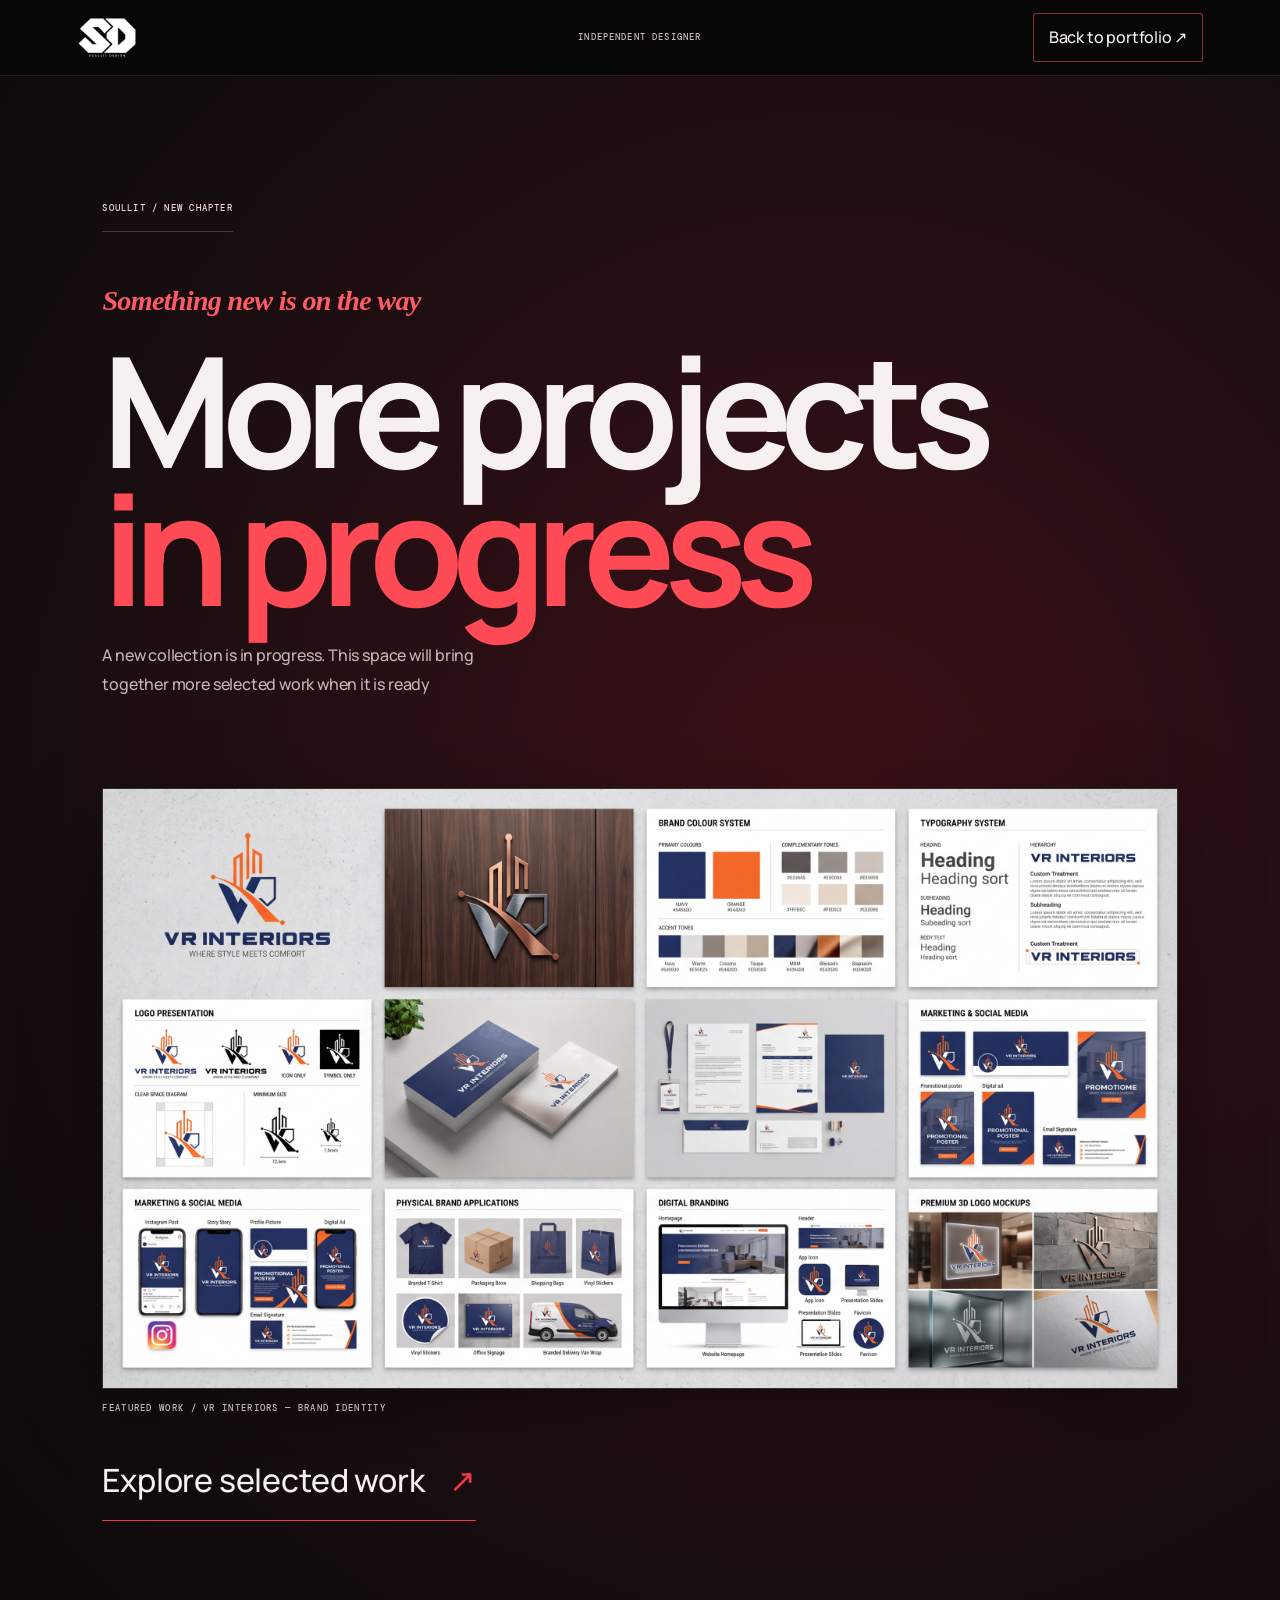
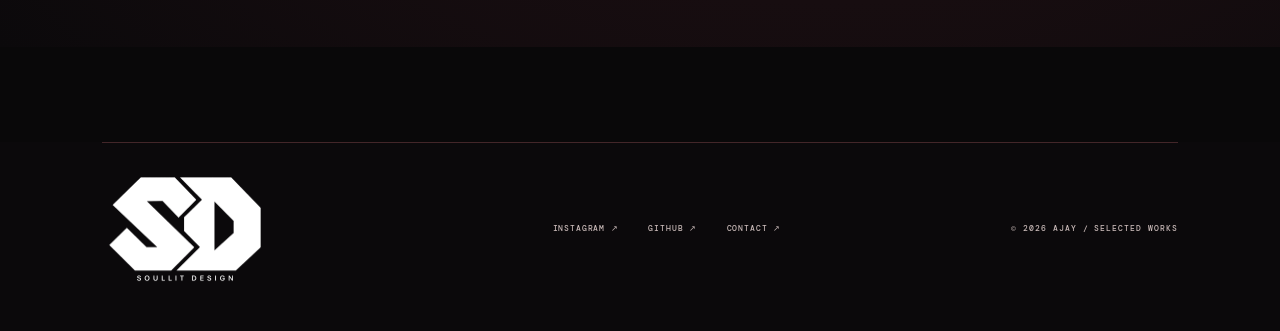
==== brand-identity.html @ 5379b8fe "Create dedicated Brand Identity page" ====
<!DOCTYPE html>
<html lang="en">
<head>
<meta charset="UTF-8">
<meta name="viewport" content="width=device-width, initial-scale=1.0">
<meta name="theme-color" content="#0b0a0b">
<meta name="description" content="Brand identity projects by Ajay at Soullit Design.">
<title>Brand Identity — Ajay | Soullit</title>
<link rel="preconnect" href="https://fonts.googleapis.com">
<link rel="preconnect" href="https://fonts.gstatic.com" crossorigin>
<link href="https://fonts.googleapis.com/css2?family=DM+Mono:wght@400;500&family=Manrope:wght@400;500;600;700;800&family=Space+Grotesk:wght@400;500;600;700&display=swap" rel="stylesheet">
<link rel="stylesheet" href="css/style.css?v=fixed-header-all-devices-20261105">
<link rel="icon" type="image/png" href="Images/Brand/Logo-SD.png?v=sd-tab-icon-20261106-2">
<link rel="shortcut icon" type="image/png" href="Images/Brand/Logo-SD.png?v=sd-tab-icon-20261106-2">
<link rel="apple-touch-icon" href="Images/Brand/Logo-SD.png?v=sd-tab-icon-20261106-2">
</head>
<body class="soullit-red">
<header class="sp-header">
 <a class="sp-logo" href="index.html" aria-label="Soullit Design home"><img src="Images/Brand/Logo-SD.png" alt="Soullit Design logo"></a>
 <span class="sp-location">INDEPENDENT DESIGNER</span>
 <a class="sp-nav-cta" href="index.html">Back to portfolio ↗</a>
</header>
<main class="sp-coming-soon">
 <span class="sp-section-kicker">SOULLIT / NEW CHAPTER</span>
 <p class="sp-script">Something new is on the way</p>
 <h1>More projects<br><em>in progress</em></h1>
 <p>A new collection is in progress. This space will bring together more selected work when it is ready</p>
 <figure class="sp-coming-feature">
  <img src="Images/Graphic%20design/More%20Soon/VR%20Interiors%20Premium%20Brand%20Identity%20Presentation.png" alt="VR Interiors brand identity design presentation" loading="eager" decoding="async">
  <figcaption>FEATURED WORK / VR INTERIORS — BRAND IDENTITY</figcaption>
 </figure>
 <a class="sp-email" href="index.html#work">Explore selected work <span>↗</span></a>
 <style>
  .sp-coming-feature{width:min(100%,1120px);margin:clamp(34px,5vw,64px) 0 38px}
  .sp-coming-feature img{display:block;width:100%;height:auto;max-height:76vh;object-fit:contain;object-position:center;border:1px solid rgba(255,255,255,.12);background:#151113;box-shadow:0 24px 80px rgba(0,0,0,.32)}
  .sp-coming-feature figcaption{padding-top:12px;font:500 .58rem/1.6 "DM Mono",monospace;letter-spacing:.14em;color:#c5b6b3}
  @media(max-width:600px){.sp-coming-feature{margin:30px 0}.sp-coming-feature img{max-height:none}}
 </style>
</main>
<div class="sp-coming-footer"><footer class="sp-footer"><a class="sp-logo sp-footer-logo" href="index.html" aria-label="Soullit Design home"><img src="Images/Brand/Logo-SD.png" alt="Soullit Design logo"></a><div><a href="https://www.instagram.com/_.ajay.gowda._/" target="_blank" rel="noreferrer">INSTAGRAM ↗</a><a href="https://github.com/soullitdesign" target="_blank" rel="noreferrer">GITHUB ↗</a><a href="index.html#contact">CONTACT ↗</a></div><span>© 2026 AJAY / SELECTED WORKS</span></footer></div>
<script src="js/ambient-particles.js?v=ambient-particles-20261105"></script>
</body></html>
---- css/style.css ----
/* SOULLIT — purple creative portfolio system */
:root{--sp-bg:#0a090b;--sp-panel:#151012;--sp-panel2:#201416;--sp-purple:#d51f2b;--sp-violet:#ff4652;--sp-pink:#ef3946;--sp-white:#f6f2ef;--sp-muted:#b9aaa8;--sp-line:rgba(242,213,255,.22);--sp-font:"Space Grotesk","Manrope",sans-serif;--sp-mono:"DM Mono",monospace}
*{box-sizing:border-box;margin:0;padding:0}
html{scroll-behavior:smooth;background:var(--sp-bg);scroll-padding-top:82px}
body.soullit-red{background:var(--sp-bg);color:var(--sp-white);font-family:var(--sp-font);overflow-x:hidden}
.soullit-red a{color:inherit;text-decoration:none}
.soullit-red img{display:block;width:100%}
.soullit-red ::selection{background:var(--sp-pink);color:#0b0a0b}
.sp-header{height:78px;padding:0 6.5vw;display:flex;align-items:center;justify-content:space-between;gap:24px;background:rgba(18,5,27,.96);backdrop-filter:blur(14px);-webkit-backdrop-filter:blur(14px);border-bottom:1px solid var(--sp-line);position:sticky;top:0;z-index:1000}
.sp-logo{font-size:1rem;font-weight:800;letter-spacing:.17em;white-space:nowrap}.sp-logo span{color:var(--sp-pink);font-size:.65em;vertical-align:top;margin-left:3px}
.sp-location,.sp-section-kicker,.sp-hero-top,.sp-hero-bottom,.sp-side-vertical,.sp-tools>span,.sp-project>span,.sp-gallery-title>span,.sp-profile article small,.sp-footer{font-family:var(--sp-mono);letter-spacing:.1em}
.sp-location{font-size:.57rem;color:#bda8ca}
.sp-nav{display:flex;align-items:center;gap:clamp(18px,2.6vw,38px);font-size:.78rem}
.sp-nav a{transition:color .2s}.sp-nav a:hover{color:var(--sp-pink)}
.sp-nav-cta{border:1px solid rgba(237,57,232,.65);padding:10px 15px;border-radius:24px}
.sp-menu{display:none;background:none;border:0;padding:8px}.sp-menu i{display:block;width:24px;height:2px;background:white;margin:5px}
.sp-hero{min-height:710px;height:min(850px,calc(100svh - 78px));position:relative;overflow:hidden;display:flex;flex-direction:column;justify-content:space-between;padding:30px 6.5vw 27px;isolation:isolate;background:radial-gradient(ellipse at 50% 38%,#541019 0%,#2a0d12 37%,#0b090b 76%)}
.sp-hero-grid{position:absolute;inset:0;z-index:-1;opacity:.22;background-image:linear-gradient(rgba(235,190,255,.12) 1px,transparent 1px),linear-gradient(90deg,rgba(235,190,255,.12) 1px,transparent 1px);background-size:58px 58px;mask-image:radial-gradient(ellipse at center,#000 5%,transparent 78%)}
.sp-orb{position:absolute;border-radius:50%;filter:blur(2px);pointer-events:none;z-index:-1}.sp-orb-one{width:370px;height:370px;right:5%;top:5%;background:radial-gradient(circle,rgba(239,57,70,.34),transparent 70%)}.sp-orb-two{width:290px;height:290px;left:4%;bottom:0;background:radial-gradient(circle,rgba(213,31,43,.22),transparent 70%)}
.sp-hero-top,.sp-hero-bottom{display:flex;justify-content:space-between;gap:20px;color:#e0ccca;font-size:.58rem}
.sp-hero-title{width:100%;text-align:center;margin:auto;position:relative;z-index:2}
.sp-portfolio-word{position:relative;font-size:clamp(4.5rem,14.5vw,13rem);font-weight:700;letter-spacing:-.085em;line-height:.95;white-space:nowrap;text-shadow:0 8px 50px rgba(0,0,0,.3)}
.sp-star{display:inline-block;color:#fff4ff;font-size:.28em;vertical-align:top;margin:.09em 0 0 -.03em;text-shadow:0 0 26px #fff,0 0 55px var(--sp-pink)}
.sp-role-frame{width:min(660px,78%);margin:14px auto 0;border:1px solid rgba(255,255,255,.56);min-height:65px;display:flex;align-items:center;justify-content:center;position:relative;box-shadow:0 0 28px rgba(239,57,70,.14)}
.sp-role-frame:before,.sp-role-frame:after{content:"";position:absolute;width:7px;height:7px;background:#fff;top:50%;transform:translateY(-50%)}.sp-role-frame:before{left:-4px}.sp-role-frame:after{right:-4px}
.sp-role-frame span{font-size:clamp(1.25rem,3.2vw,2.55rem);font-weight:700;letter-spacing:.015em}
.sp-role-frame b{position:absolute;right:15px;color:var(--sp-pink);font-size:1.3rem}
.sp-hero-title>p{margin-top:17px;color:#e9c7f3;font-size:clamp(.85rem,1.4vw,1.05rem);letter-spacing:.1em}
.sp-hero-bottom{align-items:center}.sp-hero-bottom a{color:#fff}.sp-hero-bottom b{color:var(--sp-pink);margin-left:13px;font-size:1rem}
.sp-side-vertical{position:absolute;right:2.4vw;top:40%;writing-mode:vertical-rl;color:rgba(245,221,255,.55);font-size:.5rem}
.sp-section{padding:105px 8vw}
.sp-section-kicker{display:flex;justify-content:space-between;gap:20px;border-bottom:1px solid var(--sp-line);padding-bottom:15px;color:#ffc0c4;font-size:.58rem}
.sp-intro{background:radial-gradient(ellipse at 64% 50%,#431017 0%,#210d12 49%,#15051f 100%);position:relative;overflow:hidden}
.sp-intro-grid{display:grid;grid-template-columns:1.1fr .9fr;align-items:center;gap:10%;padding:75px 2vw 20px}
.sp-script{font-family:"Brush Script MT","Segoe Script",cursive;color:var(--sp-pink);font-size:clamp(1.7rem,3vw,2.8rem);font-style:italic;line-height:1}
.sp-intro-copy h2,.sp-profile h2{font-size:clamp(3.5rem,7.5vw,7.6rem);line-height:.94;letter-spacing:-.075em;margin:13px 0 25px;font-weight:700}
.sp-intro-copy h2 em,.sp-work-heading h2 em,.sp-profile h2 span,.sp-contact h2 em{font-style:normal;color:#ff4b55}
.sp-intro-lead{font-size:clamp(1.1rem,2vw,1.55rem);max-width:560px;line-height:1.45;margin-bottom:18px}
.sp-body-copy{color:#d4c0df;max-width:590px;line-height:1.9;font-size:.9rem}
.sp-signature{margin-top:32px;font-size:1.1rem;letter-spacing:.2em;font-weight:700}.sp-signature span{font: .55rem var(--sp-mono);letter-spacing:.1em;color:#c6a6d7;margin-left:12px}
.sp-portrait-wrap{width:min(100%,390px);justify-self:center;position:relative;padding:20px}
.sp-portrait-wrap img{width:100%;aspect-ratio:4/5;object-fit:cover;object-position:center 23%;border-radius:48% 48% 43% 43%;position:relative;z-index:1;border:3px solid rgba(246,211,255,.8);box-shadow:0 0 45px rgba(239,57,70,.34)}
.sp-portrait-ring{position:absolute;inset:0;border:1px dashed #ff9da3;border-radius:50%;transform:rotate(-12deg) scale(.99)}
.sp-portrait-label{position:absolute;z-index:2;bottom:35px;left:0;background:#261114;border:1px solid rgba(255,255,255,.35);padding:9px 11px;font: .48rem var(--sp-mono);letter-spacing:.07em}
.sp-portrait-index{position:absolute;right:0;top:20px;color:#ffd0d2;font: .55rem var(--sp-mono)}
.sp-contents{background:radial-gradient(ellipse at 50% 48%,#431017,#210d12 60%,#0b0a0b);position:relative;overflow:hidden}
.sp-table-script{margin:70px 0 -22px 1vw;position:relative;z-index:2}
.sp-contents-title{font-size:clamp(3.6rem,8vw,7.5rem);letter-spacing:-.07em;line-height:1;margin-bottom:35px}.sp-contents-title span{color:var(--sp-pink)}
.sp-contents-grid{border:1px dashed rgba(255,230,255,.75);padding:15px 25px;display:grid;grid-template-columns:repeat(2,minmax(0,1fr));background:rgba(18,4,31,.35);box-shadow:0 0 50px rgba(239,57,70,.12)}
.sp-contents-grid a{display:grid;grid-template-columns:45px 1fr 25px;align-items:center;gap:12px;padding:20px 8px;border-bottom:1px solid rgba(255,255,255,.13);min-width:0}
.sp-contents-grid a:nth-last-child(-n+2){border-bottom:0}
.sp-contents-grid b{font-size:1.55rem;color:#ff4652;opacity:.75}.sp-contents-grid span{font-size:clamp(1rem,2.4vw,1.7rem);font-weight:700}.sp-contents-grid i{font-style:normal;color:var(--sp-pink)}
.sp-work{background:linear-gradient(180deg,#15051f,#100419)}
.sp-work-heading{display:flex;justify-content:space-between;align-items:end;gap:40px;padding:70px 0 55px}
.sp-work-heading h2{font-size:clamp(4rem,8.2vw,8rem);line-height:.87;letter-spacing:-.08em;margin-top:15px}
.sp-work-heading>p{max-width:360px;color:#c4b4b1;line-height:1.8;font-size:.88rem;padding-bottom:6px}
.sp-gallery-section{padding:45px 0 65px;scroll-margin-top:35px}
.sp-gallery-title{margin-bottom:26px}
.sp-gallery-title>span{font-size:.58rem;color:#ff4b55}
.sp-gallery-title h3{font-size:clamp(2rem,4.5vw,4rem);letter-spacing:-.06em;margin:9px 0 6px}
.sp-gallery-title h3 span{color:#ff4b55}
.sp-gallery-title p{color:#b9a7a7;font-size:.85rem;line-height:1.65}
.sp-gallery{display:grid;gap:18px}
.sp-gallery-two{grid-template-columns:repeat(2,minmax(0,1fr))}
.sp-gallery-three{grid-template-columns:repeat(3,minmax(0,1fr));margin-top:19px}
.sp-project{min-width:0;display:block;background:#250c36;border:1px solid rgba(237,190,255,.2);overflow:hidden;position:relative;box-shadow:0 16px 42px rgba(0,0,0,.22)}
.sp-project img{width:100%;height:100%;aspect-ratio:1.18/1;object-fit:cover;transition:transform .55s cubic-bezier(.2,.7,.2,1);background:#270d39}
.sp-gallery-three .sp-project img{aspect-ratio:1/1.14}
.sp-project:hover img{transform:scale(1.035)}
.sp-project>span{display:block;padding:13px 15px;color:#f4d9d8;font-size:.53rem;background:linear-gradient(90deg,#241114,#160c0e);border-top:1px solid rgba(255,255,255,.15)}
.sp-project-light{background:#fff}.sp-project-light img{object-fit:contain;background:#f4f0e8}
.sp-project-ui img{aspect-ratio:1.9/1;object-fit:contain;background:#10204a}
.sp-profile{background:radial-gradient(ellipse at 50% 30%,#3c1117,#170d10 74%)}
.sp-profile-grid{display:grid;grid-template-columns:1fr 1fr;gap:9%;padding:70px 0 55px}
.sp-profile h2{font-size:clamp(2.8rem,5.2vw,5rem);margin:12px 0 27px}
.sp-profile article{padding:21px 0;border-top:1px solid var(--sp-line)}
.sp-profile article small{font-size:.53rem;color:#ff4b55}
.sp-profile article h3{font-size:1.08rem;line-height:1.45;margin:9px 0 5px}
.sp-profile article p{color:#c8b7b5;font-size:.8rem;line-height:1.6}
.sp-tools{border-top:1px solid var(--sp-line);border-bottom:1px solid var(--sp-line);padding:20px 0}
.sp-tools>span{display:block;color:#ff4b55;font-size:.54rem;margin-bottom:12px}
.sp-tools div{font-size:clamp(.68rem,1.4vw,.9rem);font-weight:600;line-height:2.1;letter-spacing:.06em}.sp-tools i{font-style:normal;color:var(--sp-pink);padding:0 8px}
.sp-contact{background:radial-gradient(ellipse at 50% 38%,#4a1118,#210d12 65%,#14051d);padding-bottom:27px}
.sp-contact>.sp-script{margin:70px 0 12px}
.sp-contact h2{font-size:clamp(4rem,10vw,9.5rem);line-height:.9;letter-spacing:-.085em;margin-bottom:38px}
.sp-email{display:inline-flex;gap:25px;align-items:center;border-bottom:1px solid var(--sp-pink);padding:0 0 12px;font-size:clamp(1.15rem,2.5vw,2rem)}
.sp-email span{color:var(--sp-pink)}
.sp-footer{border-top:1px solid var(--sp-line);margin-top:95px;padding-top:22px;display:flex;align-items:center;justify-content:space-between;gap:25px;color:#c4b3b2;font-size:.52rem}
.sp-footer div{display:flex;gap:22px;flex-wrap:wrap}
.sp-footer a:hover{color:#fff}
@media(max-width:900px){
.sp-header{height:70px;padding:0 6vw}.sp-location{display:none}
.sp-menu{display:block}.sp-nav{display:none;position:absolute;top:70px;left:0;right:0;background:#1b0628;padding:22px 6vw 26px;border-bottom:1px solid var(--sp-line);flex-direction:column;align-items:flex-start;gap:20px}
.sp-nav.is-open{display:flex}
.sp-hero{height:auto;min-height:650px;padding:25px 6vw 24px}
.sp-portfolio-word{font-size:clamp(4rem,14vw,8rem)}
.sp-side-vertical{right:2vw;font-size:.44rem}
.sp-section{padding:78px 6vw}
.sp-intro-grid{gap:6%;padding-top:55px}
.sp-profile-grid{gap:6%}
}
@media(max-width:650px){
.sp-hero{min-height:590px;padding:22px 6vw 22px}
.sp-hero-top,.sp-hero-bottom{font-size:.49rem;gap:15px}.sp-hero-top span:last-child{text-align:right}
.sp-hero-title{padding:0 0 15px}
.sp-portfolio-word{font-size:clamp(3.15rem,13.4vw,6.4rem);letter-spacing:-.09em}
.sp-role-frame{width:92%;min-height:52px;margin-top:12px}
.sp-role-frame span{font-size:clamp(1.05rem,5vw,1.8rem)}
.sp-role-frame b{font-size:.95rem;right:8px}
.sp-hero-title>p{font-size:.72rem;letter-spacing:.04em;line-height:1.6;max-width:300px;margin:15px auto 0}
.sp-side-vertical{display:none}
.sp-section{padding:66px 6vw}
.sp-section-kicker{font-size:.47rem;gap:12px}
.sp-intro-grid{grid-template-columns:1fr;gap:38px;padding:48px 0 0}
.sp-intro-copy h2{font-size:clamp(3.7rem,16vw,5.8rem)}
.sp-intro-lead{font-size:1.1rem}
.sp-body-copy{font-size:.83rem}
.sp-portrait-wrap{width:min(82%,320px);grid-row:1}
.sp-portrait-label{font-size:.42rem}
.sp-table-script{margin:48px 0 -15px}
.sp-contents-title{font-size:clamp(3.4rem,14vw,5rem);margin-bottom:25px}
.sp-contents-grid{grid-template-columns:1fr;padding:10px 15px}
.sp-contents-grid a{grid-template-columns:38px 1fr 20px;padding:17px 3px}
.sp-contents-grid a:nth-last-child(2){border-bottom:1px solid rgba(255,255,255,.13)}
.sp-contents-grid b{font-size:1.25rem}
.sp-contents-grid span{font-size:1.15rem}
.sp-work-heading{display:block;padding:50px 0 35px}
.sp-work-heading h2{font-size:clamp(4rem,17vw,6rem)}
.sp-work-heading>p{margin-top:23px;font-size:.82rem}
.sp-gallery-section{padding:32px 0 45px}
.sp-gallery-title h3{font-size:2.25rem}
.sp-gallery-title p{font-size:.8rem}
.sp-gallery-two,.sp-gallery-three{grid-template-columns:1fr;gap:15px}
.sp-gallery-three .sp-project img{aspect-ratio:1.2/1}
.sp-gallery-two .sp-project img{aspect-ratio:1.15/1}
.sp-project-ui img{aspect-ratio:1.1/1}
.sp-profile-grid{grid-template-columns:1fr;gap:35px;padding:48px 0 35px}
.sp-profile h2{font-size:3.2rem}
.sp-contact>.sp-script{margin-top:48px}
.sp-contact h2{font-size:clamp(3.8rem,15vw,5.7rem)}
.sp-footer{margin-top:65px;flex-wrap:wrap;gap:18px}
.sp-footer div{order:3;width:100%;gap:17px}
}
@media(max-width:360px){.sp-portfolio-word{font-size:12.7vw}.sp-role-frame span{font-size:1rem}.sp-hero-title>p{font-size:.66rem}}
@media(prefers-reduced-motion:reduce){html{scroll-behavior:auto}*,*::before,*::after{transition-duration:.01ms!important;animation-duration:.01ms!important}}


/* SOULLIT brand mark, dark charcoal + premium red finishing */
.sp-header .sp-logo img{display:block;width:clamp(82px,8.8vw,118px);height:auto;max-height:58px;object-fit:contain}
.sp-footer .sp-logo img{display:block;width:clamp(112px,13vw,165px);height:auto;max-height:112px;object-fit:contain}
.sp-logo{display:inline-flex;align-items:center;flex-shrink:0}
.sp-hero{background:radial-gradient(ellipse at 50% 38%,#401015 0%,#240d11 38%,#0a090b 78%)}
.sp-intro{background:radial-gradient(ellipse at 64% 50%,#321015 0%,#1b0d10 50%,#0b090b 100%)}
.sp-contents{background:radial-gradient(ellipse at 50% 48%,#3a1118,#1d0d10 60%,#0b090b)}
.sp-profile{background:radial-gradient(ellipse at 50% 30%,#301016,#150c0e 74%)}
.sp-contact{background:radial-gradient(ellipse at 50% 38%,#48121a,#1b0c0f 65%,#0b090b)}
.sp-orb-one{background:radial-gradient(circle,rgba(225,35,48,.32),transparent 70%)}
.sp-orb-two{background:radial-gradient(circle,rgba(145,19,29,.24),transparent 70%)}
.sp-portfolio-word{text-shadow:0 8px 50px rgba(210,30,43,.15)}
.sp-role-frame{border-color:rgba(255,216,218,.55);box-shadow:0 0 28px rgba(213,31,43,.14)}
.sp-project{background:#171112;border-color:rgba(255,170,175,.2)}
.sp-project>span{background:linear-gradient(90deg,#241114,#130c0d)}
.sp-project-light img{background:#f4f0e8}
.sp-nav-cta{border-color:rgba(239,57,70,.65)}
.sp-tools,.sp-profile article{border-color:rgba(255,190,194,.18)}
.sp-project:hover{border-color:rgba(255,75,85,.65);box-shadow:0 18px 46px rgba(125,15,25,.22)}
.sp-portrait-wrap img{box-shadow:0 0 45px rgba(213,31,43,.28)}
.sp-portrait-ring{border-color:rgba(255,165,170,.8)}
.sp-contents-grid{box-shadow:0 0 50px rgba(213,31,43,.1)}
.sp-role-frame b,.sp-star{color:#ff646d}

/* Restrained motion: cinematic entrance, ambient glow and scroll reveals */
.sp-hero-title{animation:spHeroIn .95s cubic-bezier(.2,.7,.2,1) both}
.sp-hero-top,.sp-hero-bottom{animation:spFadeIn .8s .18s ease both}
.sp-orb-one{animation:spOrbFloat 11s ease-in-out infinite alternate}
.sp-orb-two{animation:spOrbFloat 13s ease-in-out infinite alternate-reverse}
.sp-hero-grid{animation:spGridPulse 9s ease-in-out infinite}
.js-enabled .sp-reveal{opacity:0;transform:translateY(26px);transition:opacity .75s ease,transform .75s cubic-bezier(.2,.7,.2,1)}
.js-enabled .sp-reveal.is-visible{opacity:1;transform:translateY(0)}
.js-enabled .sp-gallery .sp-project:nth-child(2){transition-delay:.09s}
.js-enabled .sp-gallery .sp-project:nth-child(3){transition-delay:.17s}
.sp-project img{will-change:transform}
.sp-contents-grid a{transition:background .25s ease,padding-left .25s ease,color .25s ease}
.sp-contents-grid a:hover{background:rgba(255,60,75,.08);padding-left:15px}
.sp-email{transition:color .25s,border-color .25s}
.sp-email:hover{color:#ff6e76;border-color:#ff6e76}
@keyframes spHeroIn{from{opacity:0;transform:translateY(25px) scale(.985);filter:blur(5px)}to{opacity:1;transform:translateY(0) scale(1);filter:blur(0)}}
@keyframes spFadeIn{from{opacity:0;transform:translateY(8px)}to{opacity:1;transform:translateY(0)}}
@keyframes spOrbFloat{from{transform:translate3d(-10px,5px,0) scale(.95)}to{transform:translate3d(15px,-16px,0) scale(1.08)}}
@keyframes spGridPulse{0%,100%{opacity:.14}50%{opacity:.28}}
@media(max-width:900px){.sp-header .sp-logo img{width:92px;max-height:54px}.sp-footer .sp-logo img{width:140px}}
@media(max-width:650px){.sp-header .sp-logo img{width:82px;max-height:48px}.sp-footer .sp-logo img{width:125px}}
@media(prefers-reduced-motion:reduce){.sp-hero-title,.sp-hero-top,.sp-hero-bottom,.sp-orb-one,.sp-orb-two,.sp-hero-grid{animation:none!important}.js-enabled .sp-reveal{opacity:1;transform:none;transition:none}}


/* Dark-red gallery pages */
.collection-page{width:min(1440px,100%);margin:0 auto;padding:46px 7vw 38px}
.collection-head{position:relative;overflow:hidden;padding:55px 0 45px;border-bottom:1px solid rgba(255,170,175,.2);animation:spHeroIn .9s cubic-bezier(.2,.7,.2,1) both}
.collection-head:after{content:"";position:absolute;right:-5%;top:-35%;width:48%;height:135%;z-index:-1;background:radial-gradient(ellipse,rgba(190,27,39,.2),transparent 70%);pointer-events:none}
.collection-head .sp-section-kicker{max-width:100%;margin-bottom:70px}
.collection-head .sp-script{margin-bottom:12px}
.collection-head h1{font-size:clamp(3.5rem,8vw,7.5rem);font-weight:700;line-height:.93;letter-spacing:-.08em}
.collection-head h1 em{color:#ff4b55;font-style:normal}
.collection-intro{max-width:600px;margin-top:22px;color:#c5b6b3;font-size:clamp(.92rem,1.5vw,1.08rem);line-height:1.8}
.collection-links{display:flex;flex-wrap:wrap;gap:22px;margin-top:32px}
.collection-links a{font: .58rem var(--sp-mono);letter-spacing:.08em;color:#f3dedd;border-bottom:1px solid rgba(255,75,85,.65);padding-bottom:7px}
.collection-grid{display:grid;grid-template-columns:repeat(3,minmax(0,1fr));gap:20px;margin-top:34px}
.collection-card{min-width:0;overflow:hidden;border:1px solid rgba(255,165,170,.16);background:#151112;box-shadow:0 14px 38px rgba(0,0,0,.23);transition:border-color .25s,transform .3s,box-shadow .3s}
.collection-card:hover{border-color:rgba(255,75,85,.65);transform:translateY(-4px);box-shadow:0 20px 45px rgba(120,12,23,.2)}
.collection-card-image{display:block;width:100%;aspect-ratio:1/1.08;object-fit:cover;cursor:zoom-in;background:#171112;transition:transform .5s cubic-bezier(.2,.7,.2,1)}
.collection-card:hover .collection-card-image{transform:scale(1.025)}
.collection-meta{padding:14px 16px 17px;border-top:1px solid rgba(255,255,255,.08)}
.collection-meta small{display:block;color:#ff626b;font: .52rem var(--sp-mono);letter-spacing:.08em}
.collection-meta h2{font-size:1rem;font-weight:600;margin-top:8px;letter-spacing:-.02em}
.collection-card.reveal{opacity:0;transform:translateY(22px);transition:opacity .7s ease,transform .7s cubic-bezier(.2,.7,.2,1),border-color .25s,box-shadow .25s}
.collection-card.reveal.is-visible{opacity:1;transform:translateY(0)}
.collection-footer{margin-top:70px}
.collection-footer .sp-footer{margin-top:0}
.collection-grid-photo .collection-card-image{aspect-ratio:1/1.22}
.lightbox{position:fixed;inset:0;z-index:80;display:flex;align-items:center;justify-content:center;padding:5vw;background:rgba(0,0,0,.94);opacity:0;visibility:hidden;transition:opacity .25s,visibility .25s}
.lightbox.open{opacity:1;visibility:visible}
.lightbox img{max-width:min(92vw,1200px);max-height:84vh;width:auto;height:auto;object-fit:contain;box-shadow:0 10px 60px rgba(0,0,0,.5)}
.lightbox button{position:absolute;top:25px;right:30px;width:44px;height:44px;border:1px solid rgba(255,255,255,.5);border-radius:50%;background:#160d0e;color:white;font-size:1.8rem;cursor:pointer}
.sp-coming-soon{min-height:calc(100svh - 260px);padding:12vh 8vw;display:flex;flex-direction:column;justify-content:center;align-items:flex-start;background:radial-gradient(ellipse at 65% 45%,#3b1016,#170d10 67%,#0b090b)}
.sp-coming-soon>.sp-script{margin-top:45px}
.sp-coming-soon h1{font-size:clamp(4.5rem,12vw,10rem);line-height:.9;letter-spacing:-.08em;margin:15px 0 24px}
.sp-coming-soon h1 em{font-style:normal;color:#ff4b55}
.sp-coming-soon>p:not(.sp-script){color:#c5b6b3;max-width:420px;line-height:1.8;margin-bottom:26px}
.sp-coming-footer{padding:0 8vw 25px;background:#0b090b}
@media(max-width:900px){.collection-page{padding:35px 6vw}.collection-grid{grid-template-columns:repeat(2,minmax(0,1fr));gap:16px}.collection-head .sp-section-kicker{margin-bottom:55px}}
@media(max-width:600px){.collection-page{padding:22px 5vw 28px}.collection-head{padding:35px 0}.collection-head .sp-section-kicker{margin-bottom:42px}.collection-head h1{font-size:clamp(3.1rem,14vw,5rem)}.collection-grid{grid-template-columns:1fr;gap:15px;margin-top:22px}.collection-card-image{aspect-ratio:1.12/1}.collection-grid-photo .collection-card-image{aspect-ratio:1.15/1}.collection-footer{margin-top:45px}.lightbox img{max-width:94vw;max-height:78vh}.sp-coming-soon{padding:10vh 6vw}.sp-coming-footer{padding:0 6vw 24px}}


/* Contents section — refined type pairing and rhythm */
#contents .sp-contents-title{
  font-family:"Sora","Manrope",sans-serif;
  font-size:clamp(3.8rem,8.2vw,7.7rem);
  font-weight:700;
  letter-spacing:-.075em;
  line-height:.98;
  margin-bottom:38px;
}
#contents .sp-table-script{
  font-family:"Segoe Script","Brush Script MT",cursive;
  font-weight:600;
  letter-spacing:-.035em;
  transform:rotate(-2deg);
  transform-origin:left center;
  margin-bottom:-18px;
}
#contents .sp-contents-grid{
  padding:17px 25px;
  border-color:rgba(255,225,228,.55);
  background:rgba(8,6,7,.22);
  box-shadow:0 18px 60px rgba(0,0,0,.16),0 0 38px rgba(213,31,43,.07);
}
#contents .sp-contents-grid a{
  min-height:76px;
  grid-template-columns:44px minmax(0,1fr) 24px;
  gap:14px;
  padding:18px 8px;
}
#contents .sp-contents-grid b{
  font-family:"DM Mono",monospace;
  font-size:1.18rem;
  font-weight:500;
  letter-spacing:-.04em;
  color:#ff4b55;
  opacity:.95;
}
#contents .sp-contents-grid span{
  font-family:"Manrope",sans-serif;
  font-size:clamp(1.02rem,1.8vw,1.42rem);
  line-height:1.3;
  font-weight:700;
  letter-spacing:-.035em;
}
#contents .sp-contents-grid i{
  font-size:1.02rem;
  color:#ff5963;
  transition:transform .22s ease,color .22s ease;
}
#contents .sp-contents-grid a:hover i{transform:translate(3px,-3px);color:#fff}
@media(max-width:900px){
  #contents .sp-contents-title{font-size:clamp(3.4rem,9vw,5.6rem);margin-bottom:30px}
}
@media(max-width:650px){
  #contents .sp-contents-title{font-size:clamp(3.3rem,13.8vw,5rem);margin-bottom:25px}
  #contents .sp-table-script{margin-bottom:-14px}
  #contents .sp-contents-grid{padding:9px 14px}
  #contents .sp-contents-grid a{min-height:65px;grid-template-columns:38px minmax(0,1fr) 20px;gap:11px;padding:15px 3px}
  #contents .sp-contents-grid b{font-size:1.05rem}
  #contents .sp-contents-grid span{font-size:1.08rem}
}


/* Selected Projects — three uniform horizontal category cards */
.sp-work-heading{padding-bottom:42px}
.sp-project-gateway{display:grid;grid-template-columns:repeat(3,minmax(0,1fr));gap:17px;align-items:stretch}
.sp-category-card{
  min-width:0;min-height:340px;position:relative;display:flex;flex-direction:column;justify-content:space-between;
  overflow:hidden;padding:22px 22px 24px;border:1px solid rgba(255,170,175,.2);
  background:linear-gradient(145deg,#201315 0%,#120d0f 60%,#260e12 100%);
  box-shadow:0 18px 48px rgba(0,0,0,.22);isolation:isolate;
  transition:transform .35s cubic-bezier(.2,.7,.2,1),border-color .3s,box-shadow .3s;
}
.sp-category-card:before{content:"";position:absolute;inset:0;z-index:-2;opacity:.85;background:radial-gradient(circle at 78% 45%,rgba(200,32,45,.2),transparent 48%)}
.sp-category-card:after{content:"";position:absolute;inset:0;z-index:-1;opacity:.13;background-image:linear-gradient(rgba(255,255,255,.18) 1px,transparent 1px),linear-gradient(90deg,rgba(255,255,255,.18) 1px,transparent 1px);background-size:35px 35px;mask-image:linear-gradient(135deg,transparent,#000 55%,transparent)}
.sp-category-card:hover{transform:translateY(-7px);border-color:rgba(255,75,85,.7);box-shadow:0 25px 60px rgba(113,12,22,.28)}
.sp-category-top{display:flex;justify-content:space-between;gap:10px;position:relative;z-index:3;font: .5rem var(--sp-mono);letter-spacing:.09em;color:#d9c4c2}
.sp-category-copy{position:relative;z-index:3;max-width:88%;margin-top:auto;padding-top:85px}
.sp-category-copy h3{font-size:clamp(2.1rem,3.1vw,3.45rem);line-height:.88;letter-spacing:-.075em;font-weight:700}
.sp-category-copy h3 em{font-style:normal;color:#ff515b}
.sp-category-copy p{max-width:280px;color:#c6b5b2;font-size:.78rem;line-height:1.7;margin-top:17px}
.sp-category-link{display:inline-flex;align-items:center;gap:16px;margin-top:24px;font: .52rem var(--sp-mono);letter-spacing:.08em;color:#fff}
.sp-category-link b{font-size:1rem;color:#ff4b55;transition:transform .22s}
.sp-category-card:hover .sp-category-link b{transform:translate(4px,-4px)}
.sp-card-art{position:absolute;right:-5px;top:58px;width:48%;height:180px;perspective:700px;transform-style:preserve-3d;pointer-events:none;z-index:1}
.sp-art-orbit{position:absolute;width:148px;height:148px;right:3px;top:5px;border:1px solid rgba(255,88,98,.34);border-radius:50%;transform:rotateX(67deg) rotateZ(-24deg)}
.sp-art-sheet{position:absolute;width:91px;height:122px;border:1px solid rgba(255,200,202,.55);border-radius:5px;background:linear-gradient(145deg,rgba(255,255,255,.18),rgba(150,10,22,.32));box-shadow:0 17px 34px rgba(0,0,0,.34);transform-style:preserve-3d}
.sp-sheet-back{right:72px;top:28px;transform:rotateY(-27deg) rotateZ(-18deg) translateZ(-24px);opacity:.42}
.sp-sheet-mid{right:48px;top:19px;transform:rotateY(-27deg) rotateZ(-8deg) translateZ(0);opacity:.68}
.sp-sheet-front{right:21px;top:9px;transform:rotateY(-27deg) rotateZ(9deg) translateZ(24px);background:linear-gradient(145deg,#731b25,#230d11 68%);border-color:rgba(255,105,113,.8)}
.sp-sheet-front:before{content:"S";position:absolute;left:15px;top:13px;color:#ffecee;font:700 2.9rem var(--sp-font)}
.sp-sheet-front:after{content:"DESIGN / 01";position:absolute;left:12px;bottom:12px;font: .32rem var(--sp-mono);color:#ffb5ba;letter-spacing:.08em}
.sp-art-pencil{position:absolute;right:12px;top:0;width:9px;height:116px;border-radius:5px;background:linear-gradient(90deg,#ffc1c5,#d72e3d 35%,#5d1018 100%);transform:rotate(39deg) translateZ(55px);box-shadow:0 9px 20px rgba(0,0,0,.5)}
.sp-art-pencil:after{content:"";position:absolute;bottom:-8px;left:1px;border-left:3.5px solid transparent;border-right:3.5px solid transparent;border-top:9px solid #e7c3b9}
.sp-art-spark{position:absolute;right:133px;top:3px;color:#ff6972;font-size:1.35rem;text-shadow:0 0 20px #ff2e40;animation:spCardSpark 4s ease-in-out infinite}
.sp-card-art-photo{right:0;top:55px}
.sp-photo-orbit{position:absolute;border:1px solid rgba(255,104,113,.42);border-radius:50%;transform:rotateX(65deg) rotateZ(24deg)}
.sp-photo-orbit-one{width:172px;height:172px;right:0;top:0}
.sp-photo-orbit-two{width:128px;height:128px;right:21px;top:22px;border-color:rgba(255,210,210,.3);transform:rotateX(65deg) rotateZ(-29deg)}
.sp-camera-body{position:absolute;right:25px;top:43px;width:132px;height:88px;border:1px solid #f1878e;border-radius:13px;background:linear-gradient(145deg,#4a151d,#140c0e 65%);box-shadow:12px 19px 32px rgba(0,0,0,.48),inset 0 1px 12px rgba(255,255,255,.12);transform:rotateY(-22deg) rotateX(8deg) rotateZ(-5deg)}
.sp-camera-body:before{content:"";position:absolute;left:18px;top:-13px;width:47px;height:17px;border:1px solid #b95c64;border-bottom:0;border-radius:6px 6px 0 0;background:#291014}
.sp-camera-body i{position:absolute;left:44px;top:14px;width:58px;height:58px;border-radius:50%;border:5px solid #b9a0a1;background:radial-gradient(circle at 36% 30%,#ffb6bb 0 3%,#68252d 12%,#09090b 39%,#241114 57%,#050506 65%);box-shadow:0 0 0 4px #310f14,0 0 22px rgba(232,39,53,.25)}
.sp-camera-body b{position:absolute;right:13px;top:11px;width:7px;height:7px;border-radius:50%;background:#ff6570;box-shadow:0 0 10px #ff5260}
.sp-camera-flash{position:absolute;right:15px;top:18px;width:26px;height:14px;border-radius:3px;background:linear-gradient(90deg,#f5c8cb,#a32b36);transform:rotate(-8deg)}
.sp-card-art-next{top:52px;right:5px}
.sp-next-ring{position:absolute;border:1px solid rgba(255,116,124,.48);border-radius:50%;transform-style:preserve-3d}
.sp-next-ring-one{width:150px;height:150px;right:13px;top:5px;transform:rotateX(69deg) rotateZ(34deg)}
.sp-next-ring-two{width:114px;height:114px;right:31px;top:23px;transform:rotateX(69deg) rotateZ(-37deg)}
.sp-next-cube{position:absolute;right:55px;top:37px;width:70px;height:70px;background:linear-gradient(135deg,#8a202b,#260e12);border:1px solid rgba(255,159,165,.78);transform:rotateX(52deg) rotateY(0deg) rotateZ(45deg);box-shadow:12px 16px 27px rgba(0,0,0,.48),inset 8px 8px 16px rgba(255,255,255,.12)}
.sp-next-glow{position:absolute;right:37px;top:10px;width:100px;height:100px;border-radius:50%;background:rgba(204,25,39,.16);filter:blur(23px)}
@keyframes spCardSpark{0%,100%{transform:translateY(0) rotate(0)}50%{transform:translateY(-8px) rotate(22deg)}}
.sp-category-card:hover .sp-art-sheet-front{transform:rotateY(-27deg) rotateZ(9deg) translateZ(34px)}
.sp-category-card:hover .sp-camera-body{transform:rotateY(-12deg) rotateX(12deg) rotateZ(-2deg)}
.sp-category-card:hover .sp-next-cube{transform:rotateX(48deg) rotateY(10deg) rotateZ(58deg)}
.js-enabled .sp-category-card.sp-reveal{opacity:0;transform:translateY(24px);transition:opacity .75s ease,transform .75s cubic-bezier(.2,.7,.2,1),border-color .3s,box-shadow .3s}
.js-enabled .sp-category-card.sp-reveal.is-visible{opacity:1;transform:translateY(0)}
@media(max-width:1050px){.sp-project-gateway{grid-template-columns:1fr;gap:13px}.sp-category-card{min-height:260px}.sp-category-copy{max-width:55%;padding-top:55px}.sp-card-art{right:7%;top:38px;transform:scale(1.05)}}
@media(max-width:650px){
.sp-work-heading{padding:48px 0 35px}
.sp-project-gateway{grid-template-columns:1fr;gap:13px}
.sp-category-card{min-height:245px;padding:18px 18px 21px}
.sp-category-copy{max-width:60%;padding-top:49px}
.sp-category-copy h3{font-size:clamp(2rem,9vw,2.9rem)}
.sp-category-copy p{font-size:.72rem;line-height:1.6;margin-top:12px}
.sp-category-link{font-size:.47rem;margin-top:19px;gap:10px}
.sp-card-art{right:0;top:35px;width:48%;transform:scale(.86);transform-origin:right top}
}
@media(max-width:390px){.sp-category-card{min-height:260px}.sp-category-copy{max-width:66%}.sp-card-art{right:-12px;transform:scale(.76);}}
@media(prefers-reduced-motion:reduce){.sp-art-spark{animation:none}.sp-category-card,.sp-card-art *{transition:none!important}}


/* Final proportions for broad, horizontal-feeling category panels */
.sp-category-card{min-height:305px}
.sp-category-copy{max-width:65%;padding-top:76px}
.sp-card-art{width:43%;right:1%;top:44px}
.sp-art-orbit{width:135px;height:135px}
.sp-art-sheet{width:78px;height:108px}
.sp-sheet-back{right:63px}.sp-sheet-mid{right:42px}.sp-sheet-front{right:18px}
.sp-sheet-front:before{font-size:2.65rem}
.sp-art-pencil{height:103px;right:10px}
.sp-camera-body{right:21px;top:39px;transform:scale(.92) rotateY(-22deg) rotateX(8deg) rotateZ(-5deg)}
.sp-camera-flash{right:11px;top:16px}
.sp-photo-orbit-one{width:154px;height:154px}
.sp-photo-orbit-two{width:116px;height:116px;right:20px}
.sp-next-ring-one{width:145px;height:145px}
.sp-next-ring-two{width:110px;height:110px}
.sp-next-cube{right:49px;top:34px;width:66px;height:66px}
@media(max-width:1050px){
  .sp-project-gateway{grid-template-columns:1fr;gap:14px}
  .sp-category-card{min-height:245px;padding:20px 25px}
  .sp-category-copy{max-width:60%;padding-top:58px}
  .sp-card-art{right:7%;top:29px;transform:scale(1.05)}
}
@media(max-width:650px){
  .sp-category-card{min-height:228px;padding:18px 18px 20px}
  .sp-category-copy{max-width:62%;padding-top:45px}
  .sp-card-art{right:0;top:24px;width:45%;transform:scale(.82);transform-origin:right top}
}


/* Gallery presentation — show the portfolio artwork, not cropped placeholders */
.collection-page{max-width:1540px;padding-top:clamp(32px,5vw,72px);padding-bottom:64px}
.collection-head{padding-bottom:54px}
.collection-head h1{max-width:1050px}
.collection-intro{max-width:680px}
.collection-links a{transition:color .2s,border-color .2s}
.collection-links a:hover{color:#ff6972;border-color:#ff6972}
.collection-grid{
  grid-template-columns:repeat(3,minmax(0,1fr));
  gap:24px;
  margin-top:48px;
  align-items:start;
}
.collection-card{
  display:flex;
  flex-direction:column;
  border-radius:3px;
  background:linear-gradient(145deg,#171112,#0e0b0c);
}
.collection-card-image{
  width:100%;
  height:auto;
  aspect-ratio:4/5;
  object-fit:contain;
  object-position:center;
  background:radial-gradient(ellipse at 50% 38%,#241214,#0b0a0b 75%);
  padding:10px;
  cursor:zoom-in;
}
.collection-card:hover .collection-card-image{transform:scale(1.012)}
.collection-meta{min-height:88px;padding:17px 18px 19px}
.collection-meta small{font-size:.55rem;line-height:1.6}
.collection-meta h2{font-size:1.06rem;line-height:1.35;margin-top:7px}
.collection-grid-photo{
  grid-template-columns:repeat(2,minmax(0,1fr));
  gap:25px;
}
.collection-grid-photo .collection-card-image{
  aspect-ratio:4/3;
  object-fit:cover;
  padding:0;
  background:#100d0e;
}
.collection-grid-photo .collection-card{background:#151112}
.collection-footer{margin-top:82px}
@media(max-width:1050px){
  .collection-grid{grid-template-columns:repeat(2,minmax(0,1fr));gap:20px;margin-top:36px}
}
@media(max-width:650px){
  .collection-page{padding:24px 5vw 36px}
  .collection-head{padding:34px 0 36px}
  .collection-grid,.collection-grid-photo{grid-template-columns:1fr;gap:18px;margin-top:25px}
  .collection-card-image{aspect-ratio:4/5;max-height:620px;padding:8px}
  .collection-grid-photo .collection-card-image{aspect-ratio:4/3;max-height:none;padding:0}
  .collection-meta{min-height:74px;padding:14px 15px 16px}
  .collection-footer{margin-top:54px}
}


/* Curated Graphic Design collections — five clearly separated project groups */
.collection-jump{
  display:flex;flex-wrap:wrap;gap:9px;
  margin:32px 0 10px;
  padding:15px 0 20px;
  border-bottom:1px solid rgba(255,170,175,.18);
}
.collection-jump a{
  display:inline-flex;align-items:center;
  padding:9px 13px;
  border:1px solid rgba(255,160,166,.24);
  border-radius:30px;
  color:#f3dedd;
  background:rgba(255,255,255,.025);
  font: .55rem var(--sp-mono);
  letter-spacing:.035em;
  transition:background .2s,border-color .2s,color .2s,transform .2s;
}
.collection-jump a:hover{
  background:rgba(213,31,43,.14);
  border-color:rgba(255,75,85,.75);
  color:#fff;
  transform:translateY(-2px);
}
.collection-categories{display:flex;flex-direction:column;gap:64px;margin-top:26px}
.collection-category{scroll-margin-top:28px}
.collection-category-heading{
  display:flex;align-items:end;justify-content:space-between;gap:20px;
  border-bottom:1px solid rgba(255,170,175,.2);
  padding:0 0 17px;margin-bottom:24px;
}
.collection-category-intro small{
  display:block;color:#ff626b;font: .53rem var(--sp-mono);
  letter-spacing:.12em;margin-bottom:9px;
}
.collection-category-heading h2{
  color:#f6f2ef;font-size:clamp(1.8rem,3.2vw,3rem);
  line-height:1.08;letter-spacing:-.055em;font-weight:700;
}
.collection-category-count{
  flex:0 0 auto;color:#c9b9b7;font: .52rem var(--sp-mono);
  letter-spacing:.1em;padding-bottom:4px;
}
.collection-group-grid{
  display:grid;grid-template-columns:repeat(3,minmax(0,1fr));
  align-items:start;gap:23px;
}
.collection-group-grid .collection-card{
  min-width:0;display:flex;flex-direction:column;
  border:1px solid rgba(255,165,170,.16);
  background:linear-gradient(145deg,#171112,#0e0b0c);
}
.collection-group-grid .collection-card-image{
  display:block;width:100%;height:auto;aspect-ratio:4/5;
  object-fit:cover;object-position:center;background:#151112;
  cursor:zoom-in;transition:transform .5s cubic-bezier(.2,.7,.2,1);
}
.collection-group-grid .collection-card:hover .collection-card-image{transform:scale(1.018)}
.collection-group-grid .collection-card-image.poster-artwork{
  aspect-ratio:4/5;object-fit:contain;padding:9px;
  background:radial-gradient(ellipse at 50% 38%,#241214,#0b0a0b 78%);
}
.collection-group-grid .collection-card-image.logo-artwork{
  aspect-ratio:4/5;object-fit:contain;padding:22px;
  background:linear-gradient(145deg,#f4f0e8,#e8e2d8);
}
.collection-group-grid .collection-meta{
  min-height:91px;padding:15px 16px 17px;
  border-top:1px solid rgba(255,255,255,.08);
}
.collection-group-grid .collection-meta small{
  display:block;color:#ff626b;font: .51rem var(--sp-mono);
  letter-spacing:.07em;line-height:1.55;
}
.collection-group-grid .collection-meta h3{
  margin-top:7px;color:#f6f2ef;
  font-size:1rem;font-weight:650;line-height:1.35;letter-spacing:-.025em;
}
.collection-group-grid .collection-card.reveal{
  opacity:0;transform:translateY(22px);
  transition:opacity .7s ease,transform .7s cubic-bezier(.2,.7,.2,1),border-color .25s,box-shadow .25s;
}
.collection-group-grid .collection-card.reveal.is-visible{opacity:1;transform:translateY(0)}
.collection-group-grid .collection-card:hover{
  border-color:rgba(255,75,85,.58);
  box-shadow:0 17px 42px rgba(120,12,23,.17);
}
.collection-group-grid .collection-card.image-error .collection-card-image{
  min-height:180px;object-fit:contain;background:#1a1112;
}
@media(max-width:1050px){
  .collection-group-grid{grid-template-columns:repeat(2,minmax(0,1fr));gap:20px}
  .collection-categories{gap:54px}
}
@media(max-width:650px){
  .collection-jump{gap:7px;padding:12px 0 17px;margin-top:24px}
  .collection-jump a{font-size:.48rem;padding:8px 10px}
  .collection-categories{gap:42px;margin-top:22px}
  .collection-category-heading{align-items:flex-start}
  .collection-category-heading h2{font-size:1.75rem}
  .collection-category-count{font-size:.46rem;padding-top:8px}
  .collection-group-grid{grid-template-columns:1fr;gap:17px}
  .collection-group-grid .collection-card-image{aspect-ratio:4/5}
  .collection-group-grid .collection-card-image.poster-artwork{aspect-ratio:4/5;padding:8px}
  .collection-group-grid .collection-card-image.logo-artwork{aspect-ratio:4/5;padding:18px}
  .collection-group-grid .collection-meta{min-height:76px;padding:13px 14px 15px}
}


/* Soullit Design system refinement — consistent type, spacing and footer identity */
:root{
  --sp-display:"Sora","Manrope",sans-serif;
  --sp-body:"Manrope",sans-serif;
  --sp-mono:"DM Mono",monospace;
}
body.soullit-red{
  font-family:var(--sp-body);
  font-size:16px;
  font-weight:500;
  line-height:1.68;
  letter-spacing:-.012em;
  color:#f6f1ef;
  background:#090809;
}
.soullit-red h1,.soullit-red h2,.soullit-red h3,.soullit-red h4{
  font-family:var(--sp-display);
  text-wrap:balance;
  letter-spacing:-.065em;
}
.soullit-red p{line-height:1.72}
.sp-header{
  height:76px;
  padding-inline:clamp(22px,6vw,100px);
  background:rgba(9,8,9,.94);
  border-bottom:1px solid rgba(255,120,130,.16);
  backdrop-filter:blur(16px);
  -webkit-backdrop-filter:blur(16px);
  position:sticky;
  top:0;
  z-index:1000;
  width:100%;
}
.sp-logo{
  display:inline-flex;
  align-items:center;
  font-family:var(--sp-display);
  font-size:1.08rem;
  font-weight:800;
  letter-spacing:.19em;
  color:#fff;
}
.sp-logo span{
  color:#ff4b55;
  font-size:.58em;
  margin-left:4px;
}
.sp-location{
  font-size:.56rem;
  letter-spacing:.13em;
  color:#c8b8b7;
}
.sp-nav{
  font-family:var(--sp-body);
  font-size:.75rem;
  font-weight:650;
  letter-spacing:-.01em;
}
.sp-nav-cta{
  border-color:rgba(255,75,85,.55);
  border-radius:2px;
}
.sp-section-kicker{
  font-size:.54rem;
  line-height:1.6;
  letter-spacing:.14em;
  color:#f1d9d9;
}
.sp-script{
  font-size:clamp(1.3rem,2.2vw,1.9rem);
  font-weight:600;
  letter-spacing:-.025em;
  color:#ff5b65;
}
.sp-intro-copy h2,.sp-work-heading h2,.sp-contact h2{
  font-family:var(--sp-display);
  letter-spacing:-.075em;
}
.sp-body-copy,.sp-intro-lead,.collection-intro,.sp-profile article p,.sp-category-copy p{
  font-family:var(--sp-body);
  letter-spacing:-.018em;
}
.sp-contents-title{
  font-family:var(--sp-display);
  letter-spacing:-.075em;
}
.sp-contents-grid a span{
  font-family:var(--sp-display);
  letter-spacing:-.045em;
}
.sp-profile h2,.sp-coming-soon h1,.collection-head h1{
  font-family:var(--sp-display);
  letter-spacing:-.075em;
}
.collection-page{
  width:min(1480px,100%);
  padding:clamp(30px,4.5vw,66px) clamp(20px,6.5vw,96px) 46px;
}
.collection-head{
  padding:clamp(30px,4vw,55px) 0 44px;
}
.collection-head .sp-section-kicker{margin-bottom:55px}
.collection-head h1{
  max-width:1050px;
  font-size:clamp(3.3rem,7vw,7rem);
  line-height:.98;
}
.collection-intro{
  max-width:680px;
  font-size:clamp(.95rem,1.4vw,1.08rem);
  line-height:1.8;
  color:#d0c2c0;
}
.collection-links{gap:24px}
.collection-links a{
  font-size:.58rem;
  letter-spacing:.08em;
  padding-bottom:6px;
  border-bottom:1px solid rgba(255,75,85,.42);
}
.collection-category-heading h2{
  font-family:var(--sp-display);
  font-size:clamp(1.8rem,3vw,2.7rem);
  font-weight:700;
  letter-spacing:-.065em;
}
.collection-category-count{letter-spacing:.13em}
.collection-group-grid .collection-card{
  background:#100d0e;
  border-color:rgba(255,255,255,.13);
  box-shadow:0 14px 40px rgba(0,0,0,.15);
}
.collection-group-grid .collection-card-image{
  image-rendering:auto;
  background:#100d0e;
}
.collection-group-grid .collection-card-image.poster-artwork{
  padding:5px;
  background:#100d0e;
}
.collection-group-grid .collection-meta h3{
  font-family:var(--sp-display);
  font-size:1rem;
  line-height:1.35;
  letter-spacing:-.04em;
}
.collection-group-grid .collection-meta small{
  letter-spacing:.09em;
  line-height:1.65;
}
.collection-footer{margin-top:88px}
.sp-footer{
  display:grid;
  grid-template-columns:minmax(150px,220px) minmax(180px,1fr) auto;
  align-items:center;
  gap:28px;
  padding:30px 0 18px;
  border-top:1px solid rgba(255,135,142,.23);
  font-size:.53rem;
  color:#c8b9b7;
}
.sp-footer-logo{
  width:min(190px,100%);
  min-height:0;
  display:flex;
  align-items:center;
}
.sp-footer-logo img{
  display:block;
  width:100%;
  max-width:190px;
  height:auto;
  object-fit:contain;
}
.sp-footer>div{
  display:flex;
  flex-wrap:wrap;
  justify-content:center;
  align-items:center;
  gap:clamp(14px,2.3vw,30px);
}
.sp-footer>div a{
  transition:color .2s ease;
}
.sp-footer>div a:hover{color:#ff626b}
.sp-footer>span{
  text-align:right;
  white-space:nowrap;
  font-size:.49rem;
  letter-spacing:.12em;
}
.lightbox{
  padding:0;
  background:rgba(3,2,3,.985);
  backdrop-filter:blur(14px);
}
.lightbox img{
  display:block;
  max-width:min(94vw,1500px);
  max-height:94vh;
  width:auto;
  height:auto;
  object-fit:contain;
  box-shadow:0 18px 90px rgba(0,0,0,.72);
}
.lightbox button{
  top:18px;
  right:20px;
  z-index:2;
  width:48px;
  height:48px;
  border-color:rgba(255,255,255,.55);
  background:rgba(20,12,14,.82);
  font-family:var(--sp-body);
  line-height:1;
  transition:background .2s,border-color .2s,transform .2s;
}
.lightbox button:hover{
  background:#a91826;
  border-color:#ff6871;
  transform:rotate(90deg);
}
.lightbox-caption{
  position:absolute;
  left:24px;
  bottom:16px;
  max-width:calc(100vw - 100px);
  margin:0;
  color:rgba(255,255,255,.78);
  font: .56rem var(--sp-mono);
  letter-spacing:.1em;
  text-transform:uppercase;
}
.sp-coming-soon{
  min-height:calc(100svh - 170px);
  padding:clamp(80px,14vh,150px) clamp(22px,8vw,120px);
}
.sp-coming-footer{padding:0 clamp(22px,8vw,120px) 28px}
@media(max-width:900px){
  .sp-header{padding-inline:5vw}
  .sp-footer{
    grid-template-columns:1fr;
    justify-items:center;
    gap:20px;
    text-align:center;
  }
  .sp-footer-logo{justify-content:center}
  .sp-footer>span{text-align:center;white-space:normal}
  .collection-page{padding-inline:5vw}
}
@media(max-width:650px){
  body.soullit-red{font-size:15px}
  .sp-header{height:68px}
  .sp-location{display:none}
  .sp-nav{font-size:.82rem}
  .collection-head{padding-top:28px;padding-bottom:35px}
  .collection-head .sp-section-kicker{margin-bottom:43px}
  .collection-head h1{font-size:clamp(2.8rem,12vw,4.5rem)}
  .collection-intro{font-size:.92rem;line-height:1.75}
  .collection-category-heading h2{font-size:1.7rem}
  .collection-group-grid{grid-template-columns:1fr;gap:17px}
  .collection-group-grid .collection-card-image.poster-artwork{padding:4px}
  .lightbox{padding:0}
  .lightbox img{max-width:96vw;max-height:92vh}
  .lightbox button{top:10px;right:10px;width:43px;height:43px}
  .lightbox-caption{left:14px;bottom:10px;font-size:.47rem}
  .sp-footer{padding-top:24px}
  .sp-footer-logo{width:170px}
}
@media(prefers-reduced-motion:reduce){
  .lightbox,.lightbox button,.collection-group-grid .collection-card,.collection-group-grid .collection-card-image{transition:none!important}
}


/* Header uses the same Soullit Design logo as the footer */
.sp-header .sp-logo{width:min(170px,22vw);height:46px;display:flex;align-items:center;flex:0 0 auto;letter-spacing:0}
.sp-header .sp-logo img{display:block;width:auto;max-width:100%;height:auto;max-height:42px;object-fit:contain}
@media(max-width:650px){.sp-header .sp-logo{width:min(145px,42vw);height:42px}.sp-header .sp-logo img{max-height:38px}}


/* Photography collection: use the full content width and keep all four projects on one row */
main.collection-page{display:block;width:100%;max-width:1540px;margin-inline:auto}
.collection-grid-photo .collection-category{width:100%}
.collection-grid-photo .collection-group-grid{width:100%;grid-template-columns:repeat(4,minmax(0,1fr));gap:24px}
@media(max-width:1050px){.collection-grid-photo .collection-group-grid{grid-template-columns:repeat(2,minmax(0,1fr));gap:20px}}
@media(max-width:650px){.collection-grid-photo .collection-group-grid{grid-template-columns:1fr;gap:17px}}


/* Brand identity artwork: fill the card image area edge-to-edge */
.collection-group-grid .collection-card-image.logo-artwork{
  display:block;
  width:100%;
  aspect-ratio:1/1;
  height:auto;
  object-fit:cover;
  object-position:center;
  padding:0;
  background:#fff;
}
@media(max-width:650px){
  .collection-group-grid .collection-card-image.logo-artwork{
    aspect-ratio:1/1;
    padding:0;
  }
}


/* Fullscreen gallery navigation */
.lightbox button.lightbox-nav{
  position:absolute;top:50%;right:auto;bottom:auto;transform:translateY(-50%);z-index:2;
  display:grid;place-items:center;width:54px;height:54px;
  border:1px solid rgba(255,255,255,.48);border-radius:50%;
  background:rgba(18,13,14,.72);color:#fff;cursor:pointer;
  transition:background .2s,border-color .2s,transform .2s;
  backdrop-filter:blur(8px);
}
.lightbox-nav span{font-family:Arial,sans-serif;font-size:2.6rem;font-weight:300;line-height:.8;margin-top:-5px}
.lightbox-nav:hover{background:#e52d3a;border-color:#e52d3a;transform:translateY(-50%) scale(1.06)}
.lightbox button.lightbox-prev{left:28px;right:auto}
.lightbox button.lightbox-next{right:28px;left:auto}
.lightbox button[aria-label="Close preview"]{z-index:3}
@media(max-width:650px){
  .lightbox{padding:12px}
  .lightbox button.lightbox-nav{
    width:42px;height:42px;top:50%;bottom:auto;right:auto;
    transform:translateY(-50%);
  }
  .lightbox-nav span{font-size:2.1rem}
  .lightbox-nav:hover{transform:translateY(-50%) scale(1.05)}
  .lightbox button.lightbox-prev{left:12px;right:auto}
  .lightbox button.lightbox-next{right:12px;left:auto}
  .lightbox button[aria-label="Close preview"]{top:14px;right:14px}
}


/* Photography collection: larger portrait thumbnails to match the reference cards */
.collection-grid-photo .collection-group-grid .collection-card-image{
  width:100%;
  aspect-ratio:4/5;
  height:auto;
  object-fit:cover;
  padding:0;
}
@media(max-width:650px){
  .collection-grid-photo .collection-group-grid .collection-card-image{
    aspect-ratio:4/5;
  }
}


/* Hide the site header while an artwork is open in the fullscreen viewer */
body.gallery-preview-open .sp-header{display:none!important}

/* Photography: three large cards per desktop row, flowing responsively */
.collection-grid-photo .collection-group-grid{grid-template-columns:repeat(3,minmax(0,1fr));gap:24px}
@media(max-width:1050px){.collection-grid-photo .collection-group-grid{grid-template-columns:repeat(2,minmax(0,1fr));gap:20px}}
@media(max-width:650px){.collection-grid-photo .collection-group-grid{grid-template-columns:1fr;gap:17px}}

/* Subtle animated ambient particles shared by every portfolio page */
#ambient-particles{position:fixed;inset:0;width:100%;height:100%;z-index:0;pointer-events:none;opacity:.78}
body>:not(#ambient-particles):not(.lightbox):not(.sp-header){position:relative;z-index:1}
/* Keep navigation pinned to the viewport on every page and device */
.sp-header{position:fixed!important;top:0;left:0;right:0;width:100%;z-index:10000!important}
body{padding-top:76px}
@media(max-width:650px){body{padding-top:68px}}
.lightbox{position:fixed!important;inset:0!important;z-index:9999!important;display:flex;align-items:center;justify-content:center}
@media(prefers-reduced-motion:reduce){#ambient-particles{display:none}}


/* Photography grid: make the category wrapper span the full gallery width, like Graphic Design */
.collection-grid-photo{
  display:block!important;
  width:100%;
  max-width:none;
}
.collection-grid-photo .collection-category{
  display:block;
  width:100%;
  max-width:none;
}
.collection-grid-photo .collection-group-grid{
  display:grid;
  width:100%;
  grid-template-columns:repeat(3,minmax(0,1fr));
  gap:24px;
}
@media(max-width:1050px){
  .collection-grid-photo .collection-group-grid{grid-template-columns:repeat(2,minmax(0,1fr));gap:20px}
}
@media(max-width:650px){
  .collection-grid-photo .collection-group-grid{grid-template-columns:1fr;gap:17px}
}

/* Performance: defer off-screen gallery layout and painting until needed. */
.collection-category{content-visibility:auto;contain-intrinsic-size:auto 900px}
.collection-card-image{height:auto;max-width:100%}
#ambient-particles{pointer-events:none}
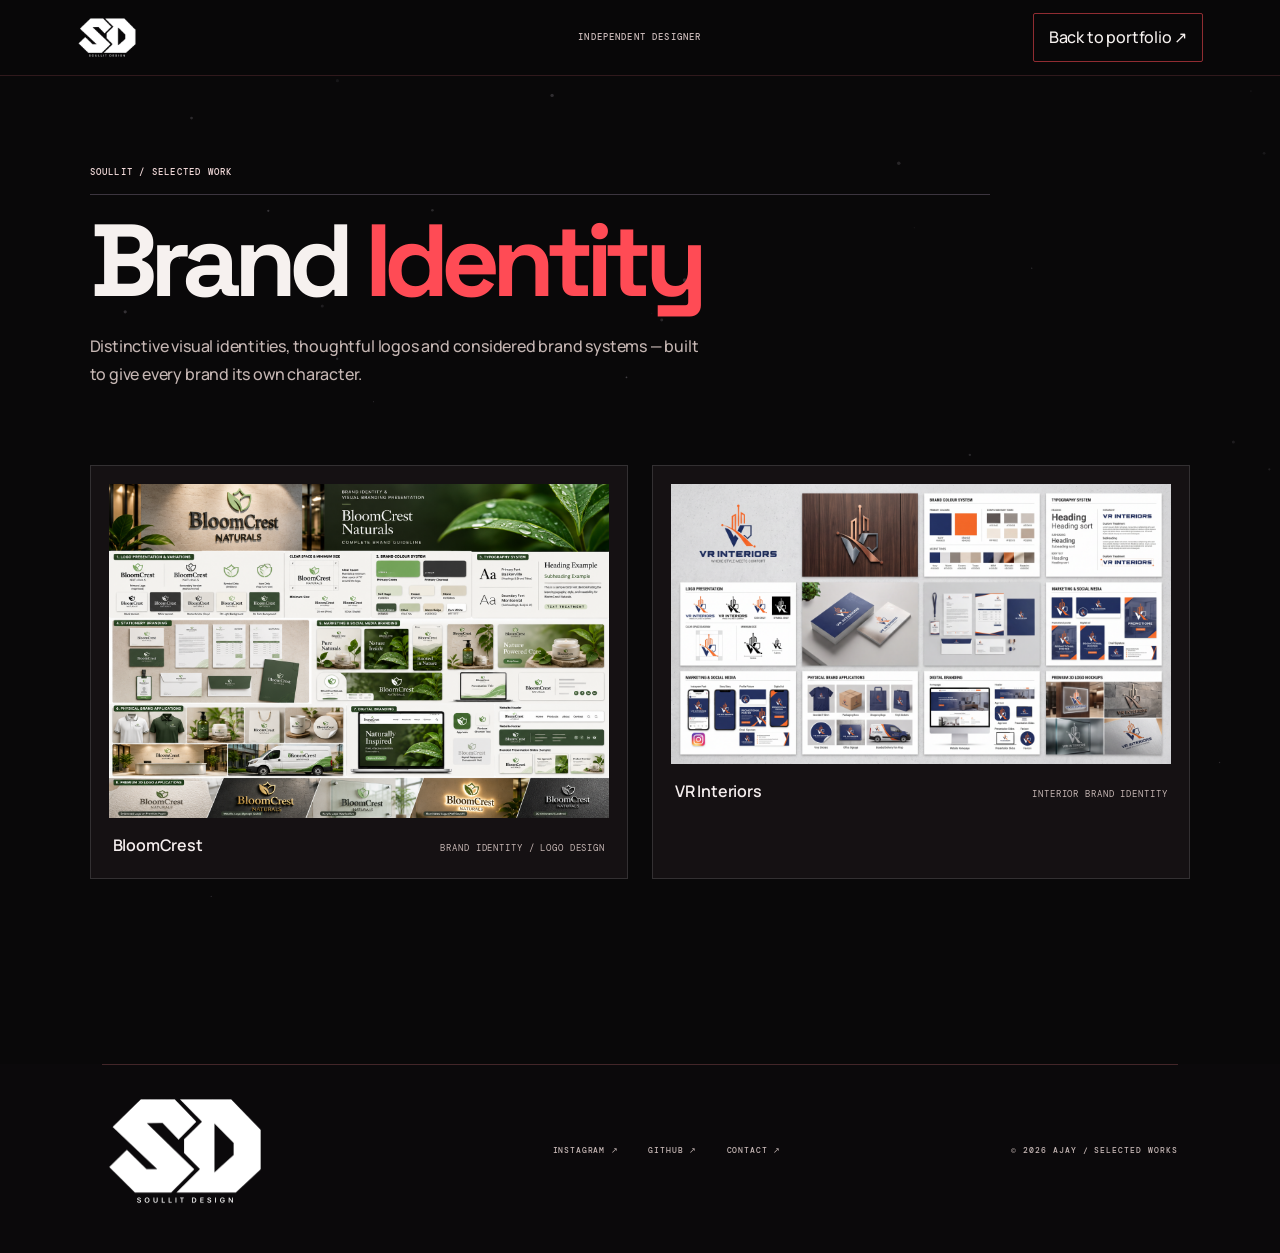
==== commit 38fdf4dd: "Add BloomCrest identity artwork to Brand Identity page" ====
--- a/brand-identity.html
+++ b/brand-identity.html
@@ -4,7 +4,7 @@
 <meta charset="UTF-8">
 <meta name="viewport" content="width=device-width, initial-scale=1.0">
 <meta name="theme-color" content="#0b0a0b">
-<meta name="description" content="Brand identity projects by Ajay at Soullit Design.">
+<meta name="description" content="Selected brand identity and logo design projects by Ajay at Soullit Design.">
 <title>Brand Identity — Ajay | Soullit</title>
 <link rel="preconnect" href="https://fonts.googleapis.com">
 <link rel="preconnect" href="https://fonts.gstatic.com" crossorigin>
@@ -13,6 +13,21 @@
 <link rel="icon" type="image/png" href="Images/Brand/Logo-SD.png?v=sd-tab-icon-20261106-2">
 <link rel="shortcut icon" type="image/png" href="Images/Brand/Logo-SD.png?v=sd-tab-icon-20261106-2">
 <link rel="apple-touch-icon" href="Images/Brand/Logo-SD.png?v=sd-tab-icon-20261106-2">
+<style>
+.brand-page{width:min(1440px,100%);margin:auto;padding:clamp(46px,7vw,100px) clamp(22px,7vw,100px) 90px}
+.brand-intro{max-width:900px;margin-bottom:clamp(38px,6vw,76px)}
+.brand-intro h1{font:700 clamp(3.3rem,8vw,7.5rem)/.94 "Space Grotesk",sans-serif;letter-spacing:-.075em;margin:18px 0 22px}
+.brand-intro h1 em{font-style:normal;color:#ff4b55}
+.brand-intro p{max-width:620px;color:#c5b6b3;line-height:1.8}
+.brand-grid{display:grid;grid-template-columns:repeat(2,minmax(0,1fr));gap:24px}
+.brand-project{min-width:0;background:#151113;border:1px solid rgba(255,255,255,.13);padding:clamp(10px,1.5vw,18px);transition:border-color .25s,transform .25s}
+.brand-project:hover{border-color:#ff4b55;transform:translateY(-3px)}
+.brand-project img{display:block;width:100%;height:auto;max-height:75vh;object-fit:contain;background:#0d090d}
+.brand-project figcaption{padding:16px 4px 4px;display:flex;justify-content:space-between;gap:12px;align-items:baseline}
+.brand-project figcaption strong{font:600 1rem "Manrope",sans-serif;color:#f5eeee}
+.brand-project figcaption span{font: .55rem "DM Mono",monospace;letter-spacing:.1em;color:#c5b6b3;text-transform:uppercase;text-align:right}
+@media(max-width:700px){.brand-page{padding:45px 5vw 65px}.brand-grid{grid-template-columns:1fr;gap:18px}.brand-project img{max-height:none}.brand-project figcaption{flex-direction:column;gap:6px}.brand-project figcaption span{text-align:left}}
+</style>
 </head>
 <body class="soullit-red">
 <header class="sp-header">
@@ -20,23 +35,23 @@
  <span class="sp-location">INDEPENDENT DESIGNER</span>
  <a class="sp-nav-cta" href="index.html">Back to portfolio ↗</a>
 </header>
-<main class="sp-coming-soon">
- <span class="sp-section-kicker">SOULLIT / NEW CHAPTER</span>
- <p class="sp-script">Something new is on the way</p>
- <h1>More projects<br><em>in progress</em></h1>
- <p>A new collection is in progress. This space will bring together more selected work when it is ready</p>
- <figure class="sp-coming-feature">
-  <img src="Images/Graphic%20design/More%20Soon/VR%20Interiors%20Premium%20Brand%20Identity%20Presentation.png" alt="VR Interiors brand identity design presentation" loading="eager" decoding="async">
-  <figcaption>FEATURED WORK / VR INTERIORS — BRAND IDENTITY</figcaption>
- </figure>
- <a class="sp-email" href="index.html#work">Explore selected work <span>↗</span></a>
- <style>
-  .sp-coming-feature{width:min(100%,1120px);margin:clamp(34px,5vw,64px) 0 38px}
-  .sp-coming-feature img{display:block;width:100%;height:auto;max-height:76vh;object-fit:contain;object-position:center;border:1px solid rgba(255,255,255,.12);background:#151113;box-shadow:0 24px 80px rgba(0,0,0,.32)}
-  .sp-coming-feature figcaption{padding-top:12px;font:500 .58rem/1.6 "DM Mono",monospace;letter-spacing:.14em;color:#c5b6b3}
-  @media(max-width:600px){.sp-coming-feature{margin:30px 0}.sp-coming-feature img{max-height:none}}
- </style>
+<main class="brand-page">
+ <div class="brand-intro">
+  <span class="sp-section-kicker">SOULLIT / SELECTED WORK</span>
+  <h1>Brand <em>Identity</em></h1>
+  <p>Distinctive visual identities, thoughtful logos and considered brand systems — built to give every brand its own character.</p>
+ </div>
+ <section class="brand-grid" aria-label="Brand identity projects">
+  <figure class="brand-project">
+   <img src="Images/Graphic%20design/More%20Soon/BloomCrest%20Brand%20Identity%20Presentation.png" alt="BloomCrest brand identity presentation" loading="eager" decoding="async">
+   <figcaption><strong>BloomCrest</strong><span>Brand Identity / Logo Design</span></figcaption>
+  </figure>
+  <figure class="brand-project">
+   <img src="Images/Graphic%20design/More%20Soon/VR%20Interiors%20Premium%20Brand%20Identity%20Presentation.png" alt="VR Interiors premium brand identity presentation" loading="lazy" decoding="async">
+   <figcaption><strong>VR Interiors</strong><span>Interior Brand Identity</span></figcaption>
+  </figure>
+ </section>
 </main>
 <div class="sp-coming-footer"><footer class="sp-footer"><a class="sp-logo sp-footer-logo" href="index.html" aria-label="Soullit Design home"><img src="Images/Brand/Logo-SD.png" alt="Soullit Design logo"></a><div><a href="https://www.instagram.com/_.ajay.gowda._/" target="_blank" rel="noreferrer">INSTAGRAM ↗</a><a href="https://github.com/soullitdesign" target="_blank" rel="noreferrer">GITHUB ↗</a><a href="index.html#contact">CONTACT ↗</a></div><span>© 2026 AJAY / SELECTED WORKS</span></footer></div>
 <script src="js/ambient-particles.js?v=ambient-particles-20261105"></script>
-</body></html>
+</body></html>
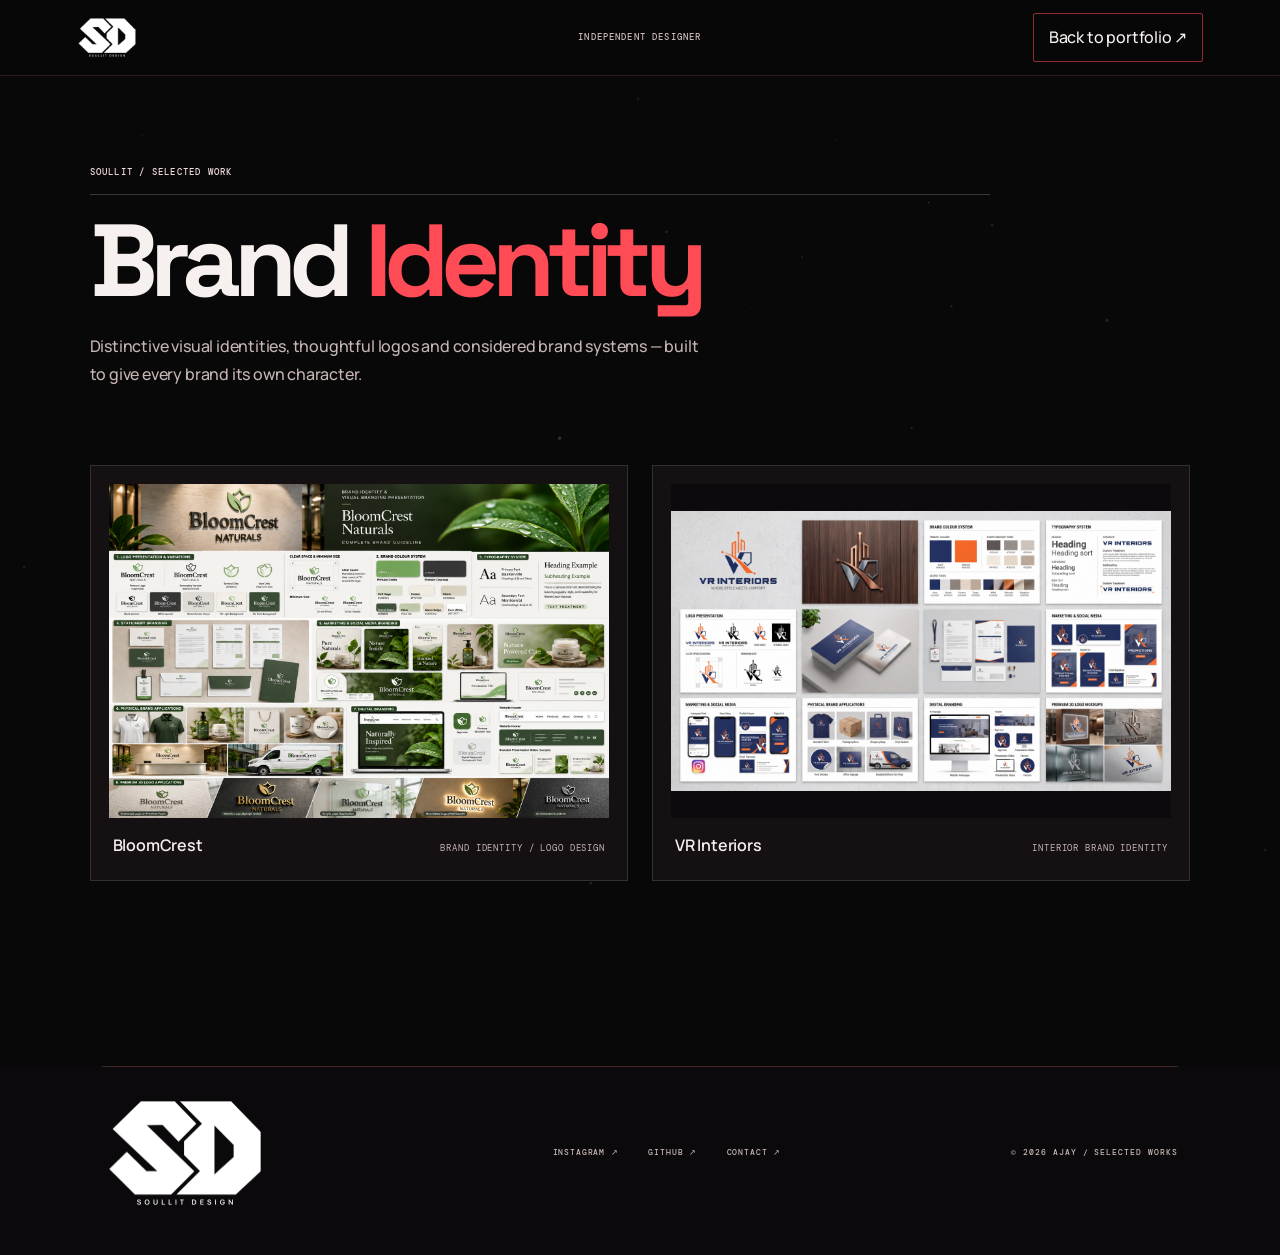
==== commit 75717cd1: "Align Brand Identity project images and captions" ====
--- a/brand-identity.html
+++ b/brand-identity.html
@@ -20,13 +20,13 @@
 .brand-intro h1 em{font-style:normal;color:#ff4b55}
 .brand-intro p{max-width:620px;color:#c5b6b3;line-height:1.8}
 .brand-grid{display:grid;grid-template-columns:repeat(2,minmax(0,1fr));gap:24px}
-.brand-project{min-width:0;background:#151113;border:1px solid rgba(255,255,255,.13);padding:clamp(10px,1.5vw,18px);transition:border-color .25s,transform .25s}
+.brand-project{min-width:0;display:flex;flex-direction:column;background:#151113;border:1px solid rgba(255,255,255,.13);padding:clamp(10px,1.5vw,18px);transition:border-color .25s,transform .25s}
 .brand-project:hover{border-color:#ff4b55;transform:translateY(-3px)}
-.brand-project img{display:block;width:100%;height:auto;max-height:75vh;object-fit:contain;background:#0d090d}
-.brand-project figcaption{padding:16px 4px 4px;display:flex;justify-content:space-between;gap:12px;align-items:baseline}
+.brand-project img{display:block;width:100%;height:auto;aspect-ratio:3 / 2;max-height:none;object-fit:contain;background:#0d090d;flex:none}
+.brand-project figcaption{min-height:44px;padding:16px 4px 4px;display:flex;justify-content:space-between;gap:12px;align-items:baseline}
 .brand-project figcaption strong{font:600 1rem "Manrope",sans-serif;color:#f5eeee}
 .brand-project figcaption span{font: .55rem "DM Mono",monospace;letter-spacing:.1em;color:#c5b6b3;text-transform:uppercase;text-align:right}
-@media(max-width:700px){.brand-page{padding:45px 5vw 65px}.brand-grid{grid-template-columns:1fr;gap:18px}.brand-project img{max-height:none}.brand-project figcaption{flex-direction:column;gap:6px}.brand-project figcaption span{text-align:left}}
+@media(max-width:700px){.brand-page{padding:45px 5vw 65px}.brand-grid{grid-template-columns:1fr;gap:18px}.brand-project img{aspect-ratio:auto;max-height:none}.brand-project figcaption{flex-direction:row;gap:12px;min-height:44px}.brand-project figcaption span{text-align:right}}
 </style>
 </head>
 <body class="soullit-red">
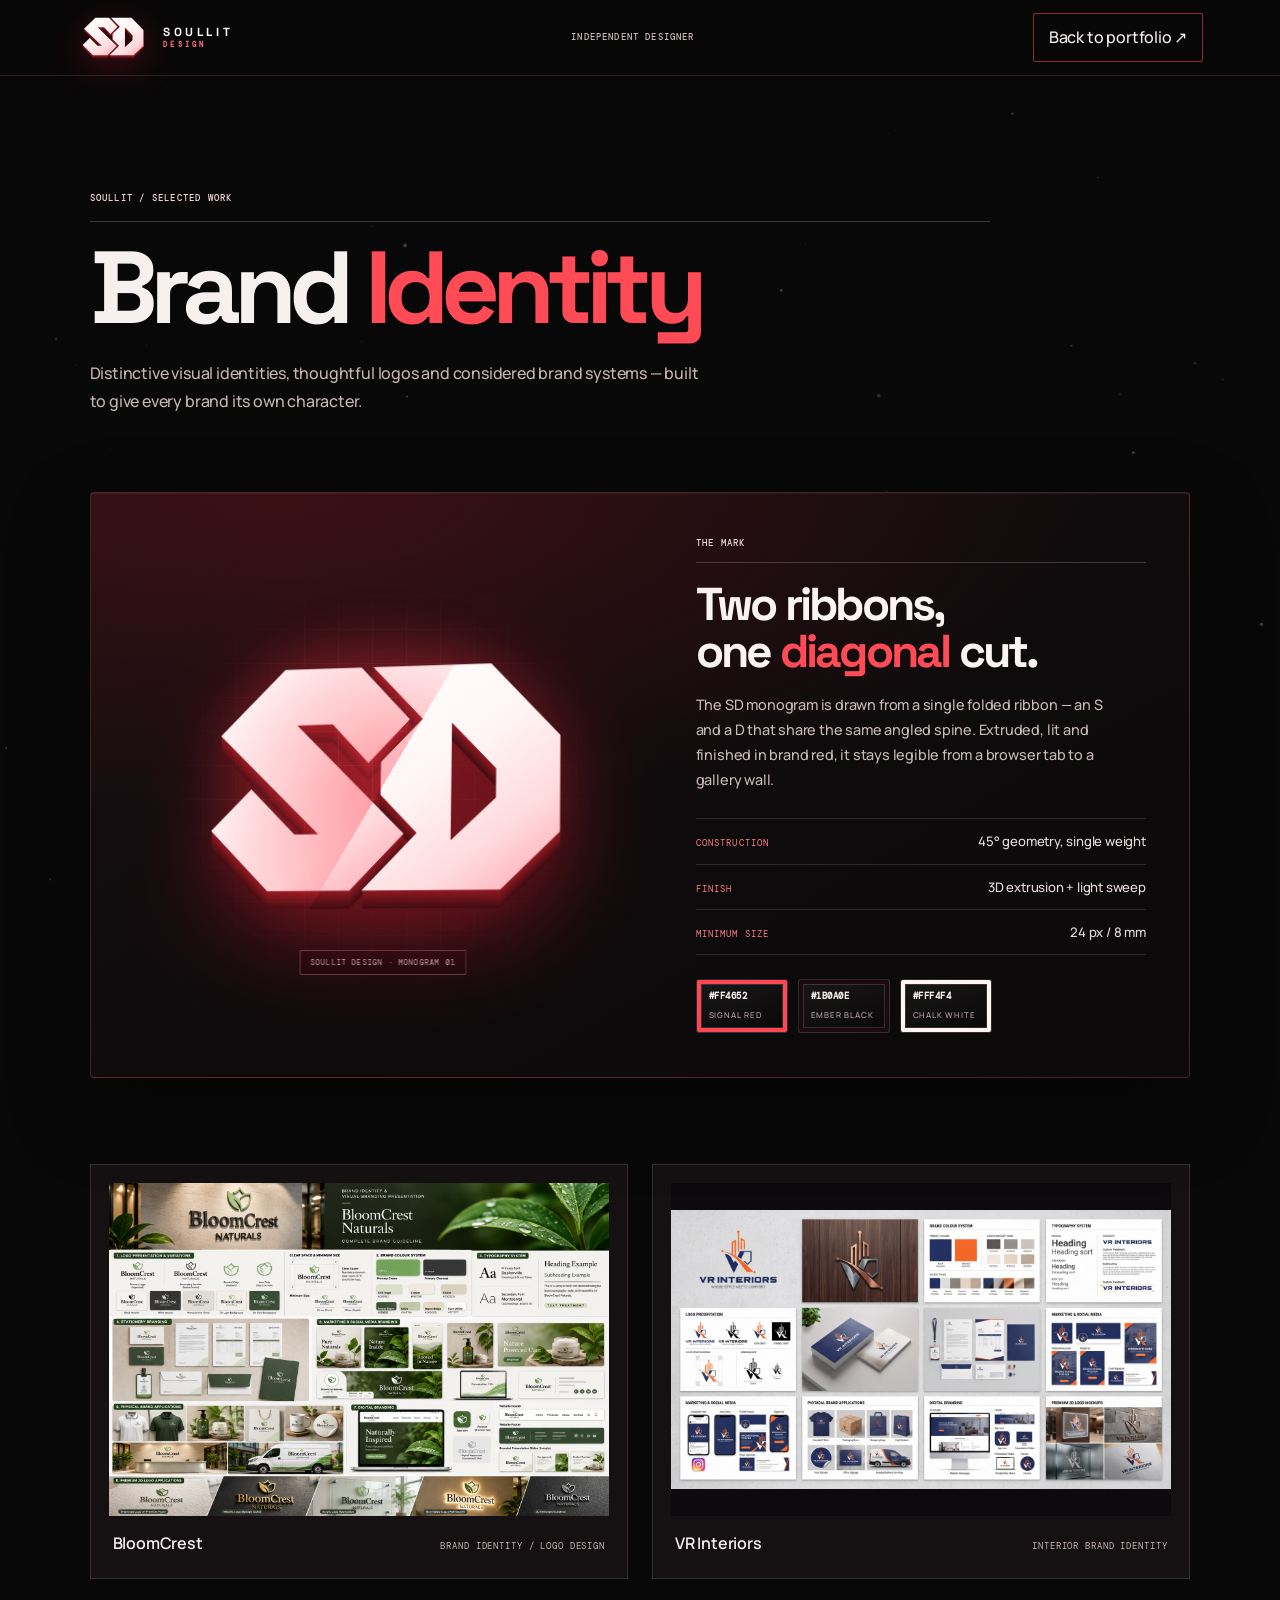
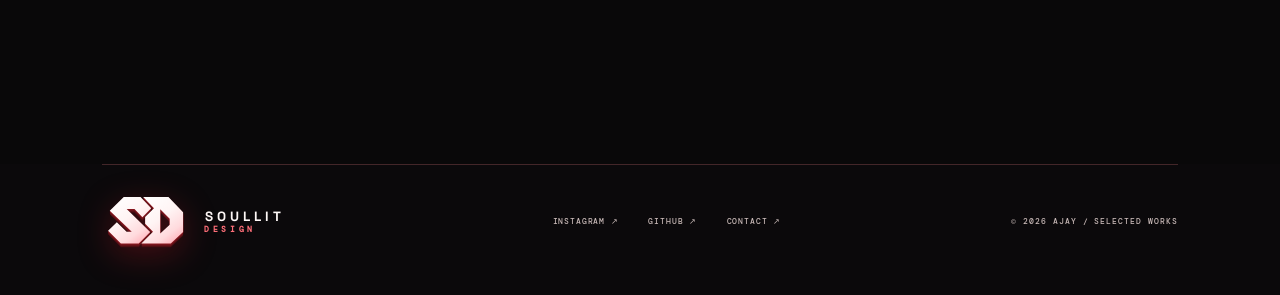
==== commit 2755f7da: "Add 3D hero sculpture, depth interactions and a re-drawn 3D logo system Co-authored-by: arena-agent " ====
--- a/brand-identity.html
+++ b/brand-identity.html
@@ -9,10 +9,10 @@
 <link rel="preconnect" href="https://fonts.googleapis.com">
 <link rel="preconnect" href="https://fonts.gstatic.com" crossorigin>
 <link href="https://fonts.googleapis.com/css2?family=DM+Mono:wght@400;500&family=Manrope:wght@400;500;600;700;800&family=Space+Grotesk:wght@400;500;600;700&display=swap" rel="stylesheet">
-<link rel="stylesheet" href="css/style.css?v=fixed-header-all-devices-20261105">
-<link rel="icon" type="image/png" href="Images/Brand/Logo-SD.png?v=sd-tab-icon-20261106-2">
-<link rel="shortcut icon" type="image/png" href="Images/Brand/Logo-SD.png?v=sd-tab-icon-20261106-2">
-<link rel="apple-touch-icon" href="Images/Brand/Logo-SD.png?v=sd-tab-icon-20261106-2">
+<link rel="stylesheet" href="css/style.css?v=3d-20261109">
+<link rel="icon" type="image/svg+xml" href="Images/Brand/logo-mark.svg?v=3d-20261109">
+<link rel="icon" type="image/png" sizes="512x512" href="Images/Brand/logo-mark-512.png?v=3d-20261109">
+<link rel="apple-touch-icon" href="Images/Brand/apple-touch-icon.png?v=3d-20261109">
 <style>
 .brand-page{width:min(1440px,100%);margin:auto;padding:clamp(46px,7vw,100px) clamp(22px,7vw,100px) 90px}
 .brand-intro{max-width:900px;margin-bottom:clamp(38px,6vw,76px)}
@@ -30,8 +30,39 @@
 </style>
 </head>
 <body class="soullit-red">
+<svg class="sd-sprite" aria-hidden="true" focusable="false" xmlns="http://www.w3.org/2000/svg">
+  <defs>
+    <linearGradient id="sdFace" x1="16%" y1="0%" x2="82%" y2="100%">
+      <stop offset="0" stop-color="#ffffff"/>
+      <stop offset=".44" stop-color="#fff4f4"/>
+      <stop offset=".78" stop-color="#ffdadd"/>
+      <stop offset="1" stop-color="#ffb2bb"/>
+    </linearGradient>
+    <linearGradient id="sdSheen" x1="0" y1="0" x2="1" y2="0">
+      <stop offset="0" stop-color="#ffffff" stop-opacity="0"/>
+      <stop offset=".42" stop-color="#ffffff" stop-opacity=".92"/>
+      <stop offset=".58" stop-color="#ffdfe3" stop-opacity=".92"/>
+      <stop offset="1" stop-color="#ffffff" stop-opacity="0"/>
+    </linearGradient>
+    <clipPath id="sdClip"><path d="M143.5 17L30.5 128L208 297.5L166 297.5L87.5 220L17 289.5L120 392L264.5 392L357 298.5L167 113L230 112.5L294 179L365 107L279 17ZM300 17L387.5 107L316 178L316 233L379.5 297.5L285.5 392L523 392L622.5 298.5L622.5 139.5L504.5 17ZM438 114.5L514.5 192.5L514.5 241L438 310.5Z" clip-rule="evenodd"/></clipPath>
+    <g id="sdShape"><path d="M143.5 17L30.5 128L208 297.5L166 297.5L87.5 220L17 289.5L120 392L264.5 392L357 298.5L167 113L230 112.5L294 179L365 107L279 17Z"/><path d="M300 17L387.5 107L316 178L316 233L379.5 297.5L285.5 392L523 392L622.5 298.5L622.5 139.5L504.5 17ZM438 114.5L514.5 192.5L514.5 241L438 310.5Z" fill-rule="evenodd"/></g>
+    <g id="sdDepth">
+      <use href="#sdShape" y="30.00" fill="#440d12"/>
+      <use href="#sdShape" y="26.25" fill="#4e0e14"/>
+      <use href="#sdShape" y="22.50" fill="#581016"/>
+      <use href="#sdShape" y="18.75" fill="#621118"/>
+      <use href="#sdShape" y="15.00" fill="#6d131a"/>
+      <use href="#sdShape" y="11.25" fill="#77151c"/>
+      <use href="#sdShape" y="7.50" fill="#81161e"/>
+      <use href="#sdShape" y="3.75" fill="#8b1820"/>
+    </g>
+  </defs>
+</svg>
 <header class="sp-header">
- <a class="sp-logo" href="index.html" aria-label="Soullit Design home"><img src="Images/Brand/Logo-SD.png" alt="Soullit Design logo"></a>
+ <a class="sp-logo" href="index.html" aria-label="Soullit Design — home">
+  <span class="sp-logo-badge"><svg class="sp-logo-mark" viewBox="0 0 640 434" aria-hidden="true" focusable="false"><use href="#sdDepth"/><use href="#sdShape" fill="url(#sdFace)"/><g clip-path="url(#sdClip)" aria-hidden="true"><rect class="sd-sheen" x="0" y="-24" width="132" height="470" fill="url(#sdSheen)"/></g></svg></span>
+  <span class="sp-logo-type" aria-hidden="true"><b>SOULLIT</b><i>DESIGN</i></span>
+</a>
  <span class="sp-location">INDEPENDENT DESIGNER</span>
  <a class="sp-nav-cta" href="index.html">Back to portfolio ↗</a>
 </header>
@@ -41,6 +72,33 @@
   <h1>Brand <em>Identity</em></h1>
   <p>Distinctive visual identities, thoughtful logos and considered brand systems — built to give every brand its own character.</p>
  </div>
+ <section class="brand-mark-showcase" aria-labelledby="mark-title">
+  <div class="brand-mark-stage" data-tilt-mark>
+   <span class="brand-mark-glow" aria-hidden="true"></span>
+   <span class="brand-mark-grid" aria-hidden="true"></span>
+   <svg class="brand-mark-art" viewBox="0 0 640 434" role="img" aria-label="Soullit Design SD monogram">
+    <use href="#sdDepth"/>
+    <use href="#sdShape" fill="url(#sdFace)"/>
+    <g clip-path="url(#sdClip)" aria-hidden="true"><rect class="sd-sheen" x="0" y="-24" width="132" height="470" fill="url(#sdSheen)"/></g>
+   </svg>
+   <span class="brand-mark-badge">SOULLIT DESIGN · MONOGRAM 01</span>
+  </div>
+  <div class="brand-mark-copy">
+   <span class="sp-section-kicker">THE MARK</span>
+   <h2 id="mark-title">Two ribbons,<br>one <em>diagonal</em> cut.</h2>
+   <p class="brand-mark-lead">The SD monogram is drawn from a single folded ribbon — an S and a D that share the same angled spine. Extruded, lit and finished in brand red, it stays legible from a browser tab to a gallery wall.</p>
+   <dl class="brand-mark-specs">
+    <div><dt>Construction</dt><dd>45° geometry, single weight</dd></div>
+    <div><dt>Finish</dt><dd>3D extrusion + light sweep</dd></div>
+    <div><dt>Minimum size</dt><dd>24 px / 8 mm</dd></div>
+   </dl>
+   <div class="brand-palette" aria-label="Brand palette">
+    <span style="--c:#ff4652"><b>#FF4652</b><i>Signal red</i></span>
+    <span style="--c:#1b0a0e"><b>#1B0A0E</b><i>Ember black</i></span>
+    <span style="--c:#fff4f4"><b>#FFF4F4</b><i>Chalk white</i></span>
+   </div>
+  </div>
+ </section>
  <section class="brand-grid" aria-label="Brand identity projects">
   <figure class="brand-project">
    <img src="Images/Graphic%20design/More%20Soon/BloomCrest%20Brand%20Identity%20Presentation.png" alt="BloomCrest brand identity presentation" loading="eager" decoding="async">
@@ -52,6 +110,10 @@
   </figure>
  </section>
 </main>
-<div class="sp-coming-footer"><footer class="sp-footer"><a class="sp-logo sp-footer-logo" href="index.html" aria-label="Soullit Design home"><img src="Images/Brand/Logo-SD.png" alt="Soullit Design logo"></a><div><a href="https://www.instagram.com/_.ajay.gowda._/" target="_blank" rel="noreferrer">INSTAGRAM ↗</a><a href="https://github.com/soullitdesign" target="_blank" rel="noreferrer">GITHUB ↗</a><a href="index.html#contact">CONTACT ↗</a></div><span>© 2026 AJAY / SELECTED WORKS</span></footer></div>
-<script src="js/ambient-particles.js?v=ambient-particles-20261105"></script>
+<div class="sp-coming-footer"><footer class="sp-footer"><a class="sp-logo sp-footer-logo" href="index.html" aria-label="Soullit Design — home">
+  <span class="sp-logo-badge"><svg class="sp-logo-mark" viewBox="0 0 640 434" aria-hidden="true" focusable="false"><use href="#sdDepth"/><use href="#sdShape" fill="url(#sdFace)"/><g clip-path="url(#sdClip)" aria-hidden="true"><rect class="sd-sheen" x="0" y="-24" width="132" height="470" fill="url(#sdSheen)"/></g></svg></span>
+  <span class="sp-logo-type" aria-hidden="true"><b>SOULLIT</b><i>DESIGN</i></span>
+</a><div><a href="https://www.instagram.com/_.ajay.gowda._/" target="_blank" rel="noreferrer">INSTAGRAM ↗</a><a href="https://github.com/soullitdesign" target="_blank" rel="noreferrer">GITHUB ↗</a><a href="index.html#contact">CONTACT ↗</a></div><span>© 2026 AJAY / SELECTED WORKS</span></footer></div>
+<script src="js/ambient-particles.js?v=3d-20261109"></script>
+<script src="js/depth-3d.js?v=3d-20261109"></script>
 </body></html>
--- a/css/style.css
+++ b/css/style.css
@@ -957,3 +957,256 @@
 .collection-category{content-visibility:auto;contain-intrinsic-size:auto 900px}
 .collection-card-image{height:auto;max-width:100%}
 #ambient-particles{pointer-events:none}
+
+
+/* ==========================================================================
+   SOULLIT 3D SYSTEM — extruded logo, depth-aware cards, hero sculpture
+   (Pointer-driven transforms are applied by js/depth-3d.js. Every effect is
+   additive: with no JS or reduced motion the site keeps its static layout.)
+   ========================================================================== */
+
+/* --- Shared logo sprite --------------------------------------------------- */
+.sd-sprite{position:absolute;width:0;height:0;overflow:hidden;pointer-events:none}
+
+/* --- Logo lockup ---------------------------------------------------------- */
+.sp-header,.sp-footer{perspective:900px}
+.sp-header .sp-logo,.sp-footer .sp-logo,.sp-footer-logo{width:auto;max-width:none;height:auto}
+.sp-logo{display:inline-flex;align-items:center;gap:clamp(7px,.85vw,12px);flex:0 0 auto;
+  width:auto;height:auto;line-height:0;transform-style:preserve-3d;
+  transition:transform .45s cubic-bezier(.2,.7,.2,1)}
+.sp-logo-badge{height:clamp(33px,3.4vw,45px);width:auto;aspect-ratio:640/434;
+  display:grid;place-items:center;perspective:420px}
+.sp-logo-mark{display:block;height:100%;width:auto;overflow:visible;
+  filter:drop-shadow(0 8px 16px rgba(214,26,41,.28));
+  transition:filter .4s ease}
+.sp-logo:hover .sp-logo-mark,.sp-logo:focus-visible .sp-logo-mark{
+  filter:drop-shadow(0 12px 24px rgba(255,52,68,.45))}
+.sp-logo-type{display:flex;flex-direction:column;justify-content:center;gap:.34em;
+  line-height:1;white-space:nowrap;text-align:left}
+.sp-logo-type b{font-family:var(--sp-font);font-weight:700;font-size:clamp(.66rem,.92vw,.78rem);
+  letter-spacing:.3em;color:#fdf7f6;text-indent:.3em}
+.sp-logo-type i{font-style:normal;font-family:var(--sp-mono);font-size:clamp(.44rem,.58vw,.5rem);
+  letter-spacing:.44em;color:#ff6f79;text-indent:.44em}
+.sd-sheen{opacity:0;pointer-events:none;transform:translateX(-260px) skewX(-14deg)}
+.is-shining .sd-sheen{animation:sdSheen .95s cubic-bezier(.35,.05,.2,1)}
+@keyframes sdSheen{
+  0%{opacity:0;transform:translateX(-260px) skewX(-14deg)}
+  18%{opacity:.9}
+  70%{opacity:.55}
+  100%{opacity:0;transform:translateX(680px) skewX(-14deg)}
+}
+.sp-footer .sp-logo-badge{height:clamp(38px,4.2vw,54px)}
+.sp-footer .sp-logo-type b{font-size:clamp(.7rem,1.05vw,.86rem)}
+.sp-footer .sp-logo-type i{font-size:clamp(.46rem,.64vw,.54rem)}
+@media(max-width:900px){
+  .sp-header .sp-logo-badge{height:38px}
+  .sp-footer .sp-logo-badge{height:44px}
+}
+@media(max-width:560px){
+  .sp-logo-type{display:none}
+  .sp-header .sp-logo-badge{height:36px}
+}
+
+/* --- Hero: 3D sculpture canvas + pointer parallax ------------------------ */
+.sp-hero-fx{position:absolute;inset:0;z-index:0;width:100%;height:100%;
+  pointer-events:none;opacity:.95;
+  -webkit-mask-image:radial-gradient(ellipse 62% 68% at 50% 46%,#000 38%,rgba(0,0,0,.55) 68%,transparent 96%);
+  mask-image:radial-gradient(ellipse 62% 68% at 50% 46%,#000 38%,rgba(0,0,0,.55) 68%,transparent 96%)}
+.sp-hero-top,.sp-hero-bottom,.sp-hero-title,.sp-side-vertical{position:relative;z-index:2}
+.sp-hero-top,.sp-hero-bottom{translate:calc(var(--px,0) * 6px) calc(var(--py,0) * 5px)}
+.sp-hero-grid{translate:calc(var(--px,0) * -12px) calc(var(--py,0) * -9px)}
+.sp-orb-one{translate:calc(var(--px,0) * 26px) calc(var(--py,0) * 20px)}
+.sp-orb-two{translate:calc(var(--px,0) * -20px) calc(var(--py,0) * -14px)}
+.sp-hero-title{perspective:1100px;perspective-origin:50% 42%;animation:spHeroIn3D .95s cubic-bezier(.2,.7,.2,1) both}
+@keyframes spHeroIn3D{from{opacity:0;transform:translateY(26px) scale(.988)}to{opacity:1;transform:none}}
+.sp-portfolio-word{
+  transform-style:preserve-3d;
+  transform:rotateX(calc(var(--py,0) * -4deg)) rotateY(calc(var(--px,0) * 6.5deg));
+  transition:transform .55s cubic-bezier(.2,.7,.2,1);
+  text-shadow:
+    1px 1px 0 #95141c, 2px 2px 0 #8d131a, 3px 3px 0 #871118,
+    4px 4px 0 #801017, 5px 5px 0 #790f16, 6px 6px 0 #720e14,
+    7px 7px 0 #6b0d13, 8px 8px 0 #640c12, 9px 9px 0 #5d0b11,
+    10px 10px 0 #560a0f, 11px 11px 0 #4f090e, 12px 12px 0 #48080c,
+    14px 16px 6px rgba(28,4,8,.55), 0 34px 80px rgba(0,0,0,.55);
+}
+.sp-star{text-shadow:0 0 26px #fff,0 0 55px var(--sp-violet),0 0 90px rgba(255,70,82,.7)}
+.sp-role-frame{
+  transform:translateZ(34px) rotateX(calc(var(--py,0) * -2deg)) rotateY(calc(var(--px,0) * 2.5deg));
+  transition:transform .6s cubic-bezier(.2,.7,.2,1);
+  background:linear-gradient(180deg,rgba(70,11,17,.5),rgba(20,6,9,.28));
+  backdrop-filter:blur(3px);-webkit-backdrop-filter:blur(3px);
+  box-shadow:0 0 34px rgba(239,57,70,.2),0 22px 50px rgba(0,0,0,.4),inset 0 1px 0 rgba(255,255,255,.18);
+}
+.sp-hero-title>p{transform:translateZ(22px);transition:transform .6s cubic-bezier(.2,.7,.2,1)}
+@media(max-width:650px){
+  .sp-hero-fx{opacity:.72}
+  .sp-portfolio-word{text-shadow:
+    1px 1px 0 #8b131a,2px 2px 0 #831118,3px 3px 0 #7b1016,
+    4px 4px 0 #730f14,5px 5px 0 #6b0e12,6px 6px 0 #630d10,
+    7px 7px 0 #5b0b0e,9px 11px 5px rgba(28,4,8,.5)}
+}
+
+/* --- Depth-aware cards --------------------------------------------------- */
+.sp-project-gateway,.sp-intro-grid,.sp-contents,.collection-grid,.collection-group-grid,
+.sp-gallery,.sp-profile-grid{perspective:1500px}
+.sp-category-card{
+  transform-style:preserve-3d;
+  background-image:
+    radial-gradient(340px circle at calc(50% + var(--mx,0) * 44%) calc(48% + var(--my,0) * 44%),rgba(255,92,104,.17),transparent 66%),
+    linear-gradient(145deg,#201315 0%,#120d0f 60%,#260e12 100%);
+}
+.sp-category-card.is-tilting{transition:transform .1s linear,box-shadow .35s,border-color .35s;will-change:transform}
+.sp-category-card .sp-category-copy{translate:calc(var(--mx,0) * 5px) calc(var(--my,0) * 4px);
+  transition:translate .5s cubic-bezier(.2,.7,.2,1)}
+.sp-category-card.is-tilting .sp-category-copy{transition:translate .12s linear}
+.sp-card-art{translate:calc(var(--mx,0) * -16px) calc(var(--my,0) * -12px);
+  transition:translate .5s cubic-bezier(.2,.7,.2,1)}
+.sp-category-card.is-tilting .sp-card-art{transition:translate .12s linear}
+.sp-card-art *{transition:transform .5s cubic-bezier(.2,.7,.2,1)}
+
+/* Real 3D cube inside the Brand Identity card */
+.sp-cube{position:absolute;right:43px;top:30px;width:64px;height:64px;
+  transform-style:preserve-3d;transform:rotateX(-24deg) rotateY(-28deg);
+  animation:spCubeSpin 22s linear infinite;pointer-events:none}
+.sp-cube i{position:absolute;inset:0;display:block;border:1px solid rgba(255,176,182,.8);
+  background:linear-gradient(145deg,rgba(148,32,44,.92),rgba(34,11,15,.96));
+  box-shadow:inset 0 0 22px rgba(255,90,100,.22)}
+.sp-cube i:nth-child(1){transform:translateZ(32px);background:linear-gradient(150deg,rgba(190,48,60,.95),rgba(58,14,20,.96))}
+.sp-cube i:nth-child(2){transform:rotateY(180deg) translateZ(32px);opacity:.62}
+.sp-cube i:nth-child(3){transform:rotateY(90deg) translateZ(32px);opacity:.78}
+.sp-cube i:nth-child(4){transform:rotateY(-90deg) translateZ(32px);opacity:.7}
+.sp-cube i:nth-child(5){transform:rotateX(90deg) translateZ(32px);
+  background:linear-gradient(150deg,rgba(255,148,155,.92),rgba(150,36,46,.9))}
+.sp-cube i:nth-child(6){transform:rotateX(-90deg) translateZ(32px);opacity:.5}
+.sp-cube:after{content:"";position:absolute;left:50%;top:50%;width:118px;height:118px;
+  margin:-59px 0 0 -59px;border-radius:50%;
+  background:radial-gradient(circle,rgba(255,64,78,.4),transparent 68%);
+  transform:translateZ(-46px);filter:blur(6px)}
+@keyframes spCubeSpin{
+  from{transform:rotateX(-24deg) rotateY(-28deg)}
+  to{transform:rotateX(-24deg) rotateY(332deg)}
+}
+.sp-category-card:hover .sp-cube{animation-duration:6s}
+
+/* Portrait, index and gallery depth */
+.sp-portrait-wrap{transform-style:preserve-3d;transition:transform .5s cubic-bezier(.2,.7,.2,1)}
+.sp-portrait-wrap.is-tilting{transition:transform .1s linear;will-change:transform}
+.sp-portrait-wrap .sp-portrait-ring{translate:calc(var(--mx,0) * 18px) calc(var(--my,0) * 15px);
+  transition:translate .55s cubic-bezier(.2,.7,.2,1)}
+.sp-portrait-wrap .sp-portrait-label{translate:calc(var(--mx,0) * -20px) calc(var(--my,0) * -13px);
+  transition:translate .55s cubic-bezier(.2,.7,.2,1)}
+.sp-portrait-wrap .sp-portrait-index{translate:calc(var(--mx,0) * 14px) calc(var(--my,0) * -9px);
+  transition:translate .55s cubic-bezier(.2,.7,.2,1)}
+.sp-portrait-wrap.is-tilting .sp-portrait-ring,
+.sp-portrait-wrap.is-tilting .sp-portrait-label,
+.sp-portrait-wrap.is-tilting .sp-portrait-index{transition:translate .12s linear}
+.sp-portrait-wrap img{box-shadow:0 30px 70px rgba(0,0,0,.5),0 0 45px rgba(213,31,43,.3)}
+.sp-contents-grid{transform-style:preserve-3d;transition:transform .5s cubic-bezier(.2,.7,.2,1)}
+.sp-contents-grid.is-tilting{transition:transform .1s linear;will-change:transform}
+.collection-card{transform-style:preserve-3d}
+.collection-card.is-tilting{will-change:transform;transition:transform .1s linear,border-color .25s,box-shadow .25s;
+  box-shadow:0 34px 70px rgba(0,0,0,.5),0 0 0 1px rgba(255,90,100,.35)}
+.collection-card .collection-card-image{transition:transform .5s cubic-bezier(.2,.7,.2,1)}
+.collection-card.is-tilting .collection-card-image{transform:scale(1.045)}
+
+/* Lightbox artwork gets the same depth language */
+.lightbox img{transition:transform .45s cubic-bezier(.2,.7,.2,1)}
+.lightbox img:hover{transform:perspective(1400px) rotateY(-1.4deg) rotateX(.9deg) scale(1.008)}
+
+@media(prefers-reduced-motion:reduce){
+  .sp-cube{animation:none}
+  .sd-sheen{display:none}
+  .sp-portfolio-word,.sp-role-frame,.sp-hero-top,.sp-hero-bottom,.sp-hero-grid,
+  .sp-orb-one,.sp-orb-two,.sp-card-art,.sp-category-copy,.sp-hero-title>p,
+  .sp-portrait-ring,.sp-portrait-label,.sp-portrait-index{transform:none!important;translate:none!important}
+  .sp-hero-title{animation:none!important}
+}
+
+
+/* --- Brand identity page: large logo showcase ---------------------------- */
+.brand-mark-showcase{
+  display:grid;grid-template-columns:minmax(0,1.05fr) minmax(0,.95fr);
+  gap:clamp(28px,5vw,72px);align-items:center;
+  margin:0 0 clamp(48px,7vw,86px);padding:clamp(24px,3.4vw,44px);
+  border:1px solid rgba(255,120,128,.22);border-radius:4px;
+  background:
+    radial-gradient(120% 90% at 18% 0%,rgba(140,20,32,.32),transparent 62%),
+    linear-gradient(150deg,#170f11,#0c0a0b 70%);
+  box-shadow:0 30px 80px rgba(0,0,0,.4),inset 0 1px 0 rgba(255,255,255,.06);
+  overflow:hidden;isolation:isolate;perspective:1600px;
+}
+.brand-mark-stage{
+  position:relative;display:grid;place-items:center;
+  min-height:clamp(230px,30vw,380px);padding:clamp(14px,2vw,30px);
+  transform-style:preserve-3d;transition:transform .5s cubic-bezier(.2,.7,.2,1);
+}
+.brand-mark-stage.is-tilting{transition:transform .1s linear;will-change:transform}
+.brand-mark-glow{
+  position:absolute;inset:6% 12%;z-index:0;border-radius:50%;
+  background:radial-gradient(circle,rgba(255,52,68,.42),rgba(255,52,68,.12) 52%,transparent 72%);
+  filter:blur(18px);animation:brandMarkGlow 7s ease-in-out infinite;
+}
+.brand-mark-grid{
+  position:absolute;inset:0;z-index:0;opacity:.16;border-radius:4px;
+  background-image:linear-gradient(rgba(255,190,196,.4) 1px,transparent 1px),
+    linear-gradient(90deg,rgba(255,190,196,.4) 1px,transparent 1px);
+  background-size:34px 34px;
+  mask-image:radial-gradient(circle at 50% 50%,#000 20%,transparent 78%);
+  -webkit-mask-image:radial-gradient(circle at 50% 50%,#000 20%,transparent 78%);
+}
+.brand-mark-art{
+  position:relative;z-index:1;display:block;
+  width:min(100%,clamp(240px,30vw,420px));height:auto;overflow:visible;
+  filter:drop-shadow(0 26px 46px rgba(120,10,20,.55)) drop-shadow(0 0 30px rgba(255,60,75,.25));
+  transform:rotateX(6deg) rotateY(-10deg);
+  animation:brandMarkFloat 9s ease-in-out infinite;
+}
+.brand-mark-badge{
+  position:absolute;z-index:2;left:50%;bottom:0;transform:translateX(-50%);
+  border:1px solid rgba(255,170,176,.35);border-radius:2px;
+  padding:7px 10px;background:rgba(20,8,11,.78);
+  font: .46rem var(--sp-mono);letter-spacing:.16em;color:#f0cfd1;white-space:nowrap;
+}
+.brand-mark-copy .sp-section-kicker{padding-bottom:12px;margin-bottom:18px}
+.brand-mark-copy h2{
+  font:700 clamp(2rem,3.6vw,3.3rem)/1.02 var(--sp-font);letter-spacing:-.06em;color:#fbf4f3;
+}
+.brand-mark-copy h2 em{font-style:normal;color:#ff4b55}
+.brand-mark-lead{max-width:46ch;margin:18px 0 26px;color:#c9b9b7;line-height:1.8;font-size:.9rem}
+.brand-mark-specs{display:grid;gap:0;margin:0 0 24px;border-top:1px solid rgba(255,190,194,.16)}
+.brand-mark-specs div{display:flex;justify-content:space-between;gap:18px;align-items:baseline;
+  padding:11px 0;border-bottom:1px solid rgba(255,190,194,.16)}
+.brand-mark-specs dt{font: .54rem var(--sp-mono);letter-spacing:.13em;color:#ff7b84;text-transform:uppercase}
+.brand-mark-specs dd{margin:0;font-size:.82rem;color:#e7dcdb;text-align:right}
+.brand-palette{display:flex;gap:10px;flex-wrap:wrap}
+.brand-palette span{
+  display:flex;flex-direction:column;gap:6px;min-width:92px;
+  padding:10px 12px 11px;border:1px solid rgba(255,255,255,.12);border-radius:3px;
+  background:linear-gradient(160deg,rgba(255,255,255,.06),rgba(0,0,0,.25));
+  box-shadow:inset 0 0 0 4px var(--c,transparent),inset 0 0 0 5px rgba(255,255,255,.14);
+  transition:transform .3s cubic-bezier(.2,.7,.2,1),border-color .3s;
+}
+.brand-palette span:hover{transform:translateY(-3px) rotate(-1.4deg);border-color:rgba(255,120,128,.5)}
+.brand-palette b{font:600 .58rem var(--sp-mono);letter-spacing:.06em;color:#f6edec}
+.brand-palette i{font-style:normal;font-size:.5rem;letter-spacing:.1em;color:#b8a5a4;text-transform:uppercase}
+@keyframes brandMarkFloat{
+  0%,100%{transform:rotateX(6deg) rotateY(-10deg) translateY(0)}
+  50%{transform:rotateX(-3deg) rotateY(9deg) translateY(-10px)}
+}
+@keyframes brandMarkGlow{0%,100%{opacity:.72;transform:scale(.96)}50%{opacity:1;transform:scale(1.05)}}
+.brand-mark-stage:hover .brand-mark-art{animation-play-state:paused}
+@media(max-width:900px){
+  .brand-mark-showcase{grid-template-columns:1fr;gap:26px}
+  .brand-mark-art{width:min(100%,320px)}
+}
+@media(max-width:700px){
+  .brand-mark-showcase{padding:18px 16px 22px}
+  .brand-mark-badge{left:auto;right:6px;bottom:2px;transform:none;font-size:.42rem}
+  .brand-mark-copy h2{font-size:clamp(1.8rem,7vw,2.4rem)}
+  .brand-mark-lead{font-size:.84rem}
+  .brand-palette span{flex:1 1 30%;min-width:0}
+}
+@media(prefers-reduced-motion:reduce){
+  .brand-mark-art,.brand-mark-glow{animation:none}
+}
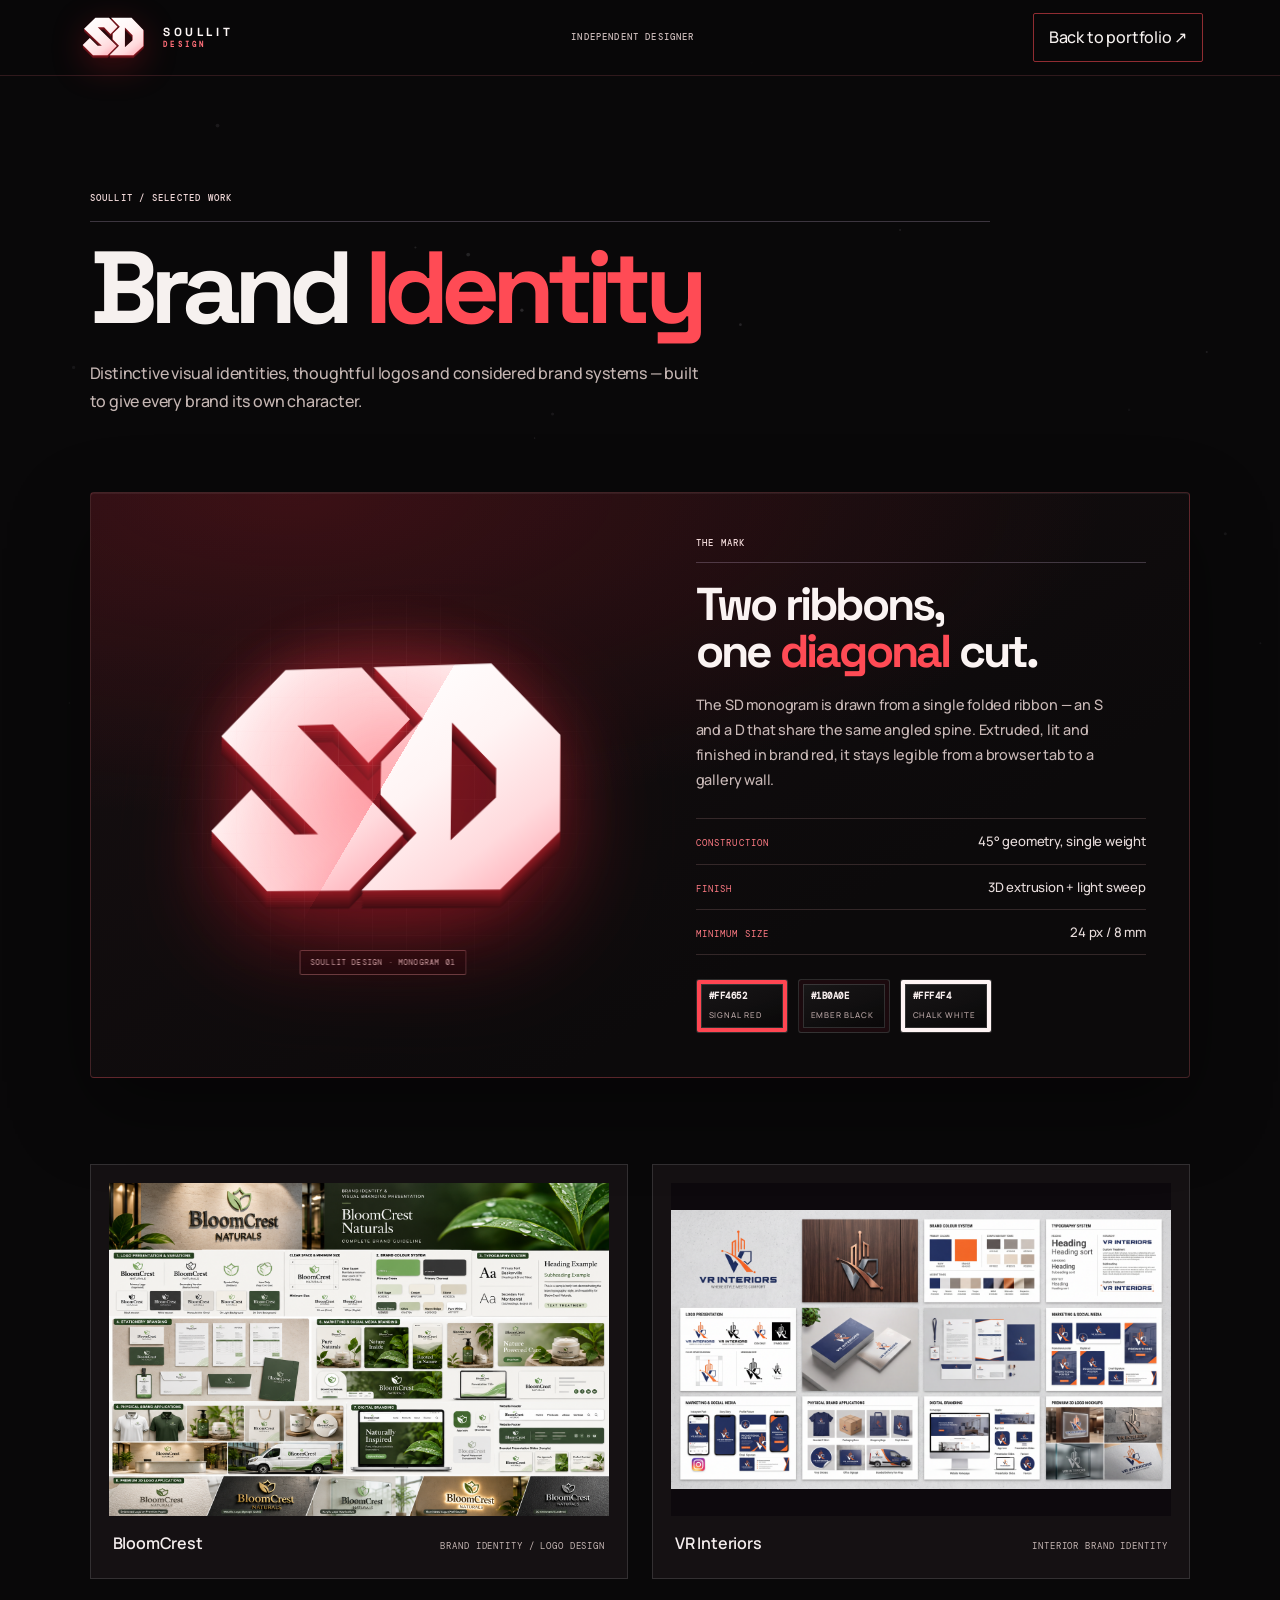
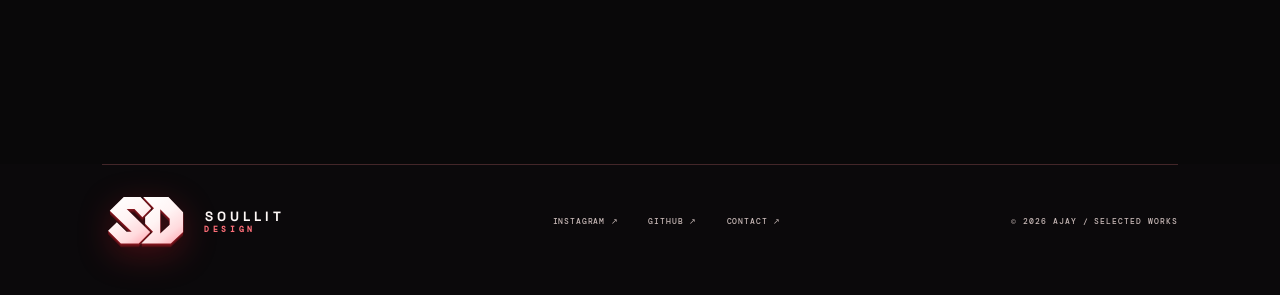
==== commit 0b00a222: "Studio pass: featured work wall, services section, reading progress, single-h1 SEO - home: #featured" ====
--- a/brand-identity.html
+++ b/brand-identity.html
@@ -5,14 +5,22 @@
 <meta name="viewport" content="width=device-width, initial-scale=1.0">
 <meta name="theme-color" content="#0b0a0b">
 <meta name="description" content="Selected brand identity and logo design projects by Ajay at Soullit Design.">
+<link rel="canonical" href="https://soullitdesign.github.io/portfolio/brand-identity.html">
+<meta property="og:type" content="website">
+<meta property="og:site_name" content="Soullit Design">
+<meta property="og:title" content="Brand Identity — Ajay | Soullit">
+<meta property="og:description" content="Brand identity and logo design projects by Ajay at Soullit Design.">
+<meta property="og:url" content="https://soullitdesign.github.io/portfolio/brand-identity.html">
+<meta property="og:image" content="https://soullitdesign.github.io/portfolio/Images/Graphic%20design/More%20Soon/BloomCrest%20Brand%20Identity%20Presentation.png">
+<meta name="twitter:card" content="summary_large_image">
 <title>Brand Identity — Ajay | Soullit</title>
 <link rel="preconnect" href="https://fonts.googleapis.com">
 <link rel="preconnect" href="https://fonts.gstatic.com" crossorigin>
 <link href="https://fonts.googleapis.com/css2?family=DM+Mono:wght@400;500&family=Manrope:wght@400;500;600;700;800&family=Space+Grotesk:wght@400;500;600;700&display=swap" rel="stylesheet">
-<link rel="stylesheet" href="css/style.css?v=3d-20261109">
-<link rel="icon" type="image/svg+xml" href="Images/Brand/logo-mark.svg?v=3d-20261109">
-<link rel="icon" type="image/png" sizes="512x512" href="Images/Brand/logo-mark-512.png?v=3d-20261109">
-<link rel="apple-touch-icon" href="Images/Brand/apple-touch-icon.png?v=3d-20261109">
+<link rel="stylesheet" href="css/style.css?v=studio-20261109">
+<link rel="icon" type="image/svg+xml" href="Images/Brand/logo-mark.svg?v=studio-20261109">
+<link rel="icon" type="image/png" sizes="512x512" href="Images/Brand/logo-mark-512.png?v=studio-20261109">
+<link rel="apple-touch-icon" href="Images/Brand/apple-touch-icon.png?v=studio-20261109">
 <style>
 .brand-page{width:min(1440px,100%);margin:auto;padding:clamp(46px,7vw,100px) clamp(22px,7vw,100px) 90px}
 .brand-intro{max-width:900px;margin-bottom:clamp(38px,6vw,76px)}
@@ -114,6 +122,6 @@
   <span class="sp-logo-badge"><svg class="sp-logo-mark" viewBox="0 0 640 434" aria-hidden="true" focusable="false"><use href="#sdDepth"/><use href="#sdShape" fill="url(#sdFace)"/><g clip-path="url(#sdClip)" aria-hidden="true"><rect class="sd-sheen" x="0" y="-24" width="132" height="470" fill="url(#sdSheen)"/></g></svg></span>
   <span class="sp-logo-type" aria-hidden="true"><b>SOULLIT</b><i>DESIGN</i></span>
 </a><div><a href="https://www.instagram.com/_.ajay.gowda._/" target="_blank" rel="noreferrer">INSTAGRAM ↗</a><a href="https://github.com/soullitdesign" target="_blank" rel="noreferrer">GITHUB ↗</a><a href="index.html#contact">CONTACT ↗</a></div><span>© 2026 AJAY / SELECTED WORKS</span></footer></div>
-<script src="js/ambient-particles.js?v=3d-20261109"></script>
-<script src="js/depth-3d.js?v=3d-20261109"></script>
+<script src="js/ambient-particles.js?v=studio-20261109"></script>
+<script src="js/depth-3d.js?v=studio-20261109"></script>
 </body></html>
--- a/css/style.css
+++ b/css/style.css
@@ -976,7 +976,7 @@
   transition:transform .45s cubic-bezier(.2,.7,.2,1)}
 .sp-logo-badge{height:clamp(33px,3.4vw,45px);width:auto;aspect-ratio:640/434;
   display:grid;place-items:center;perspective:420px}
-.sp-logo-mark{display:block;height:100%;width:auto;overflow:visible;
+.sp-logo-mark{display:block;width:100%;height:100%;overflow:visible;
   filter:drop-shadow(0 8px 16px rgba(214,26,41,.28));
   transition:filter .4s ease}
 .sp-logo:hover .sp-logo-mark,.sp-logo:focus-visible .sp-logo-mark{
@@ -1024,11 +1024,11 @@
   transform:rotateX(calc(var(--py,0) * -4deg)) rotateY(calc(var(--px,0) * 6.5deg));
   transition:transform .55s cubic-bezier(.2,.7,.2,1);
   text-shadow:
-    1px 1px 0 #95141c, 2px 2px 0 #8d131a, 3px 3px 0 #871118,
-    4px 4px 0 #801017, 5px 5px 0 #790f16, 6px 6px 0 #720e14,
-    7px 7px 0 #6b0d13, 8px 8px 0 #640c12, 9px 9px 0 #5d0b11,
-    10px 10px 0 #560a0f, 11px 11px 0 #4f090e, 12px 12px 0 #48080c,
-    14px 16px 6px rgba(28,4,8,.55), 0 34px 80px rgba(0,0,0,.55);
+    1px 1px 0 #b51a24, 2px 2px 0 #ad1822, 3px 3px 0 #a51620,
+    4px 4px 0 #9d141d, 5px 5px 0 #95121b, 6px 6px 0 #8c1019,
+    7px 7px 0 #830e17, 8px 8px 0 #7a0c14, 9px 9px 0 #710a12,
+    10px 10px 0 #680910, 11px 11px 0 #5f070e, 12px 12px 0 #56060b,
+    14px 16px 6px rgba(30,4,8,.5), 0 34px 80px rgba(0,0,0,.55);
 }
 .sp-star{text-shadow:0 0 26px #fff,0 0 55px var(--sp-violet),0 0 90px rgba(255,70,82,.7)}
 .sp-role-frame{
@@ -1210,3 +1210,173 @@
 @media(prefers-reduced-motion:reduce){
   .brand-mark-art,.brand-mark-glow{animation:none}
 }
+
+
+/* --- Logo entrance + depth reveals --------------------------------------- */
+.sp-logo-mark{animation:sdMarkIn 1.15s cubic-bezier(.2,.7,.2,1) both}
+@keyframes sdMarkIn{
+  0%{opacity:0;transform:rotateY(-42deg) rotateX(14deg) scale(.84)}
+  55%{opacity:1}
+  100%{opacity:1;transform:none}
+}
+.js-enabled .sp-section h2,
+.js-enabled .sp-work-heading h2,
+.js-enabled .sp-gallery-title h3{
+  transform-origin:50% 100%;
+  transform:perspective(900px) rotateX(9deg) translateY(18px);
+  opacity:0;
+  transition:transform .95s cubic-bezier(.2,.7,.2,1),opacity .8s ease;
+}
+.js-enabled .sp-section.is-visible h2,
+.js-enabled .sp-work-heading.is-visible h2,
+.js-enabled .sp-gallery-title.is-visible h3{transform:none;opacity:1}
+.js-enabled .sp-profile article{opacity:0;transform:translateY(14px);transition:opacity .7s ease,transform .7s cubic-bezier(.2,.7,.2,1)}
+.js-enabled .sp-profile.is-visible article{opacity:1;transform:none}
+.js-enabled .sp-profile.is-visible article:nth-of-type(2){transition-delay:.1s}
+
+/* --- Brand watermarks ---------------------------------------------------- */
+.sp-contact{position:relative;overflow:hidden}
+.sp-contact > *:not(.sp-contact-mark){position:relative;z-index:1}
+.sp-contact-mark{
+  position:absolute;right:-3%;bottom:4%;z-index:0;width:clamp(230px,33vw,500px);
+  pointer-events:none;opacity:.12;
+  translate:calc(var(--px,0) * -16px) calc(var(--py,0) * -10px);
+  transition:translate .7s cubic-bezier(.2,.7,.2,1);
+  animation:spMarkDrift 16s ease-in-out infinite;
+  -webkit-mask-image:linear-gradient(205deg,#000 34%,transparent 90%);
+  mask-image:linear-gradient(205deg,#000 34%,transparent 90%);
+}
+.collection-head > *:not(.collection-mark){position:relative;z-index:1}
+.collection-mark{
+  position:absolute;right:-2%;bottom:-8%;z-index:0;width:clamp(170px,23vw,320px);
+  pointer-events:none;opacity:.12;
+  translate:calc(var(--px,0) * -12px) calc(var(--py,0) * 9px);
+  transition:translate .7s cubic-bezier(.2,.7,.2,1);
+  animation:spMarkDrift 18s ease-in-out infinite;
+  -webkit-mask-image:linear-gradient(212deg,#000 26%,transparent 88%);
+  mask-image:linear-gradient(212deg,#000 26%,transparent 88%);
+}
+.sp-contact-mark svg,.collection-mark svg{display:block;width:100%;height:auto;
+  filter:drop-shadow(0 18px 44px rgba(255,40,56,.22))}
+@keyframes spMarkDrift{
+  0%,100%{transform:rotate(-2.2deg) translateY(0)}
+  50%{transform:rotate(1.8deg) translateY(-12px)}
+}
+@media(max-width:900px){
+  .sp-contact-mark{width:clamp(190px,44vw,320px);opacity:.1;right:-6%}
+  .collection-mark{width:clamp(130px,30vw,200px);opacity:.1;right:-4%;bottom:-10%}
+}
+@media(prefers-reduced-motion:reduce){
+  .sp-logo-mark{animation:none}
+  .sp-contact-mark,.collection-mark{animation:none}
+  .js-enabled .sp-section h2,
+  .js-enabled .sp-work-heading h2,
+  .js-enabled .sp-gallery-title h3,
+  .js-enabled .sp-profile article{opacity:1!important;transform:none!important;transition:none!important}
+}
+
+
+/* ==========================================================================
+   STUDIO SYSTEM — selected work wall, services, clients, reading progress
+   ========================================================================== */
+
+/* --- Reading progress ---------------------------------------------------- */
+body>#sp-progress{position:fixed;left:0;right:0;top:78px;height:2px;z-index:990;
+  background:rgba(255,255,255,.05);pointer-events:none}
+#sp-progress i{display:block;height:100%;width:0;
+  background:linear-gradient(90deg,#7b1622,#ff4652 55%,#ffd6d9);
+  box-shadow:0 0 14px rgba(255,70,82,.55);transition:width .12s linear}
+@media(max-width:650px){body>#sp-progress{top:70px}}
+
+/* --- Featured work wall -------------------------------------------------- */
+.sp-featured{margin-top:clamp(44px,6.5vw,84px);scroll-margin-top:100px}
+.sp-featured-head{display:flex;align-items:flex-end;justify-content:space-between;gap:22px;
+  border-top:1px solid rgba(255,170,175,.18);padding-top:clamp(26px,3.4vw,40px);margin-bottom:clamp(20px,2.6vw,30px)}
+.sp-featured-head h3{font-size:clamp(1.9rem,3.5vw,3.1rem);line-height:.95;letter-spacing:-.055em;margin-top:10px;font-weight:700}
+.sp-featured-head h3 em{font-style:normal;color:#ff4b55}
+.sp-featured-all{font: .53rem var(--sp-mono);letter-spacing:.11em;color:#f4e5e4;white-space:nowrap;
+  padding-bottom:7px;border-bottom:1px solid rgba(255,75,85,.5);transition:color .25s,border-color .25s,letter-spacing .25s}
+.sp-featured-all b{color:#ff4b55;margin-left:9px}
+.sp-featured-all:hover{color:#fff;border-color:#ff4b55;letter-spacing:.14em}
+.sp-featured-grid{display:grid;grid-template-columns:repeat(3,minmax(0,1fr));gap:clamp(12px,1.5vw,20px);perspective:1100px}
+.sp-piece{position:relative;display:flex;flex-direction:column;min-width:0;overflow:hidden;
+  border:1px solid rgba(255,165,170,.16);background:linear-gradient(150deg,#171112,#0e0b0c);
+  transition:border-color .3s,box-shadow .3s,transform .35s cubic-bezier(.2,.7,.2,1)}
+.sp-piece:hover{border-color:rgba(255,75,85,.6);box-shadow:0 26px 58px rgba(0,0,0,.48)}
+.sp-piece-frame{display:block;overflow:hidden;background:radial-gradient(ellipse at 50% 32%,#241214,#0b0a0b 78%)}
+.sp-piece-frame img{width:100%;aspect-ratio:4/5;object-fit:contain;padding:9px;
+  transition:transform .65s cubic-bezier(.2,.7,.2,1)}
+.sp-piece:hover .sp-piece-frame img,.sp-piece:focus-visible .sp-piece-frame img{transform:scale(1.04)}
+.sp-piece-meta{display:flex;flex-direction:column;gap:6px;padding:13px 15px 15px;
+  border-top:1px solid rgba(255,255,255,.12)}
+.sp-piece-meta strong{font-size:.92rem;font-weight:600;letter-spacing:-.012em;color:#f8f1f0}
+.sp-piece-meta span{font: .51rem var(--sp-mono);letter-spacing:.09em;text-transform:uppercase;color:#bfaaa8}
+.sp-piece-arrow{position:absolute;top:12px;right:12px;display:grid;place-items:center;
+  width:34px;height:34px;border-radius:50%;border:1px solid rgba(255,255,255,.45);
+  background:rgba(18,10,12,.72);color:#fff;font-size:.85rem;line-height:1;
+  opacity:0;transform:translateY(-6px) scale(.94);
+  transition:opacity .3s,transform .3s;backdrop-filter:blur(6px);-webkit-backdrop-filter:blur(6px)}
+.sp-piece:hover .sp-piece-arrow,.sp-piece:focus-visible .sp-piece-arrow{opacity:1;transform:none}
+.sp-piece.is-tilting{transition:transform .1s linear,border-color .3s,box-shadow .3s;will-change:transform}
+.sp-piece:focus-visible{outline:2px solid #ff5b66;outline-offset:3px}
+
+/* --- Services ------------------------------------------------------------ */
+.sp-services{position:relative;
+  background:radial-gradient(ellipse at 22% 12%,#2b1016 0%,#170c10 52%,#0b090b 100%)}
+.sp-services-grid{display:grid;grid-template-columns:minmax(0,.85fr) minmax(0,1.15fr);
+  gap:clamp(30px,5vw,72px);padding:clamp(44px,6vw,80px) 0 0}
+.sp-services-intro h2{font-size:clamp(2.6rem,5.2vw,5rem);line-height:.94;letter-spacing:-.07em;margin:12px 0 22px;font-weight:700}
+.sp-services-intro h2 em{font-style:normal;color:#ff4b55}
+.sp-services-intro .sp-body-copy{max-width:44ch}
+.sp-service{display:grid;grid-template-columns:46px minmax(0,1fr);gap:4px 16px;
+  padding:clamp(16px,2vw,24px) 0;border-top:1px solid rgba(255,190,194,.18);
+  transition:padding-left .35s cubic-bezier(.2,.7,.2,1),border-color .35s}
+.sp-service:last-child{border-bottom:1px solid rgba(255,190,194,.18)}
+.sp-service>span{font: .54rem var(--sp-mono);letter-spacing:.14em;color:#ff5d67;padding-top:.45em}
+.sp-service h3{font-size:clamp(1.12rem,1.85vw,1.6rem);font-weight:600;letter-spacing:-.035em;line-height:1.15}
+.sp-service p{grid-column:2;margin:9px 0 0;color:#c6b6b4;font-size:.86rem;line-height:1.75;max-width:54ch}
+.sp-service em{grid-column:2;font-style:normal;margin-top:10px;
+  font: .49rem var(--sp-mono);letter-spacing:.13em;text-transform:uppercase;color:#8d7a79}
+.sp-service:hover{padding-left:10px;border-color:rgba(255,75,85,.55)}
+.sp-service:hover h3{color:#ff8992}
+.sp-clients{margin-top:clamp(38px,5.5vw,70px);padding:20px 0;
+  border-top:1px solid rgba(255,190,194,.18);border-bottom:1px solid rgba(255,190,194,.18)}
+.sp-clients>span{display:block;font: .51rem var(--sp-mono);letter-spacing:.15em;color:#ff5d67;margin-bottom:13px}
+.sp-clients div{display:flex;flex-wrap:wrap;align-items:center;gap:9px 18px;
+  font-size:clamp(.74rem,1.1vw,.92rem);font-weight:600;letter-spacing:.03em;color:#eadfde}
+.sp-clients i{font-style:normal;color:#ff4b55;opacity:.65;font-size:.72em}
+
+/* --- Availability pill --------------------------------------------------- */
+.sp-availability{display:inline-flex;align-items:center;gap:10px;margin:24px 0 2px;
+  padding:9px 16px;border:1px solid rgba(255,120,128,.34);border-radius:40px;
+  background:rgba(255,75,85,.06);font: .53rem var(--sp-mono);letter-spacing:.11em;color:#f4e0df}
+.sp-availability i{width:7px;height:7px;border-radius:50%;background:#54d98c;
+  box-shadow:0 0 0 3px rgba(84,217,140,.16),0 0 12px rgba(84,217,140,.75);
+  animation:spAvailable 2.8s ease-in-out infinite}
+@keyframes spAvailable{0%,100%{opacity:1;transform:scale(1)}50%{opacity:.5;transform:scale(.8)}}
+
+@media(max-width:1050px){
+  .sp-featured-grid{grid-template-columns:repeat(3,minmax(0,1fr))}
+  .sp-services-grid{grid-template-columns:1fr;gap:26px}
+}
+@media(max-width:760px){
+  .sp-featured-grid{grid-template-columns:repeat(2,minmax(0,1fr))}
+}
+@media(max-width:650px){
+  .sp-featured-head{flex-direction:column;align-items:flex-start;gap:14px}
+  .sp-featured-grid{grid-template-columns:1fr;gap:14px}
+  .sp-piece-frame img{aspect-ratio:1/1}
+  .sp-piece-meta{padding:12px 13px 14px}
+  .sp-service{grid-template-columns:34px minmax(0,1fr);gap:4px 12px;padding:15px 0}
+  .sp-service p{font-size:.82rem}
+  .sp-clients div{gap:8px 14px}
+  .sp-availability{font-size:.48rem;padding:8px 13px;margin-top:20px}
+}
+@media(prefers-reduced-motion:reduce){
+  .sp-availability i{animation:none}
+  .sp-piece,.sp-piece-frame img,.sp-service{transition:none}
+}
+
+/* Screen-reader-only utility */
+.sr-only{position:absolute;width:1px;height:1px;padding:0;margin:-1px;overflow:hidden;
+  clip:rect(0 0 0 0);clip-path:inset(50%);white-space:nowrap;border:0}
